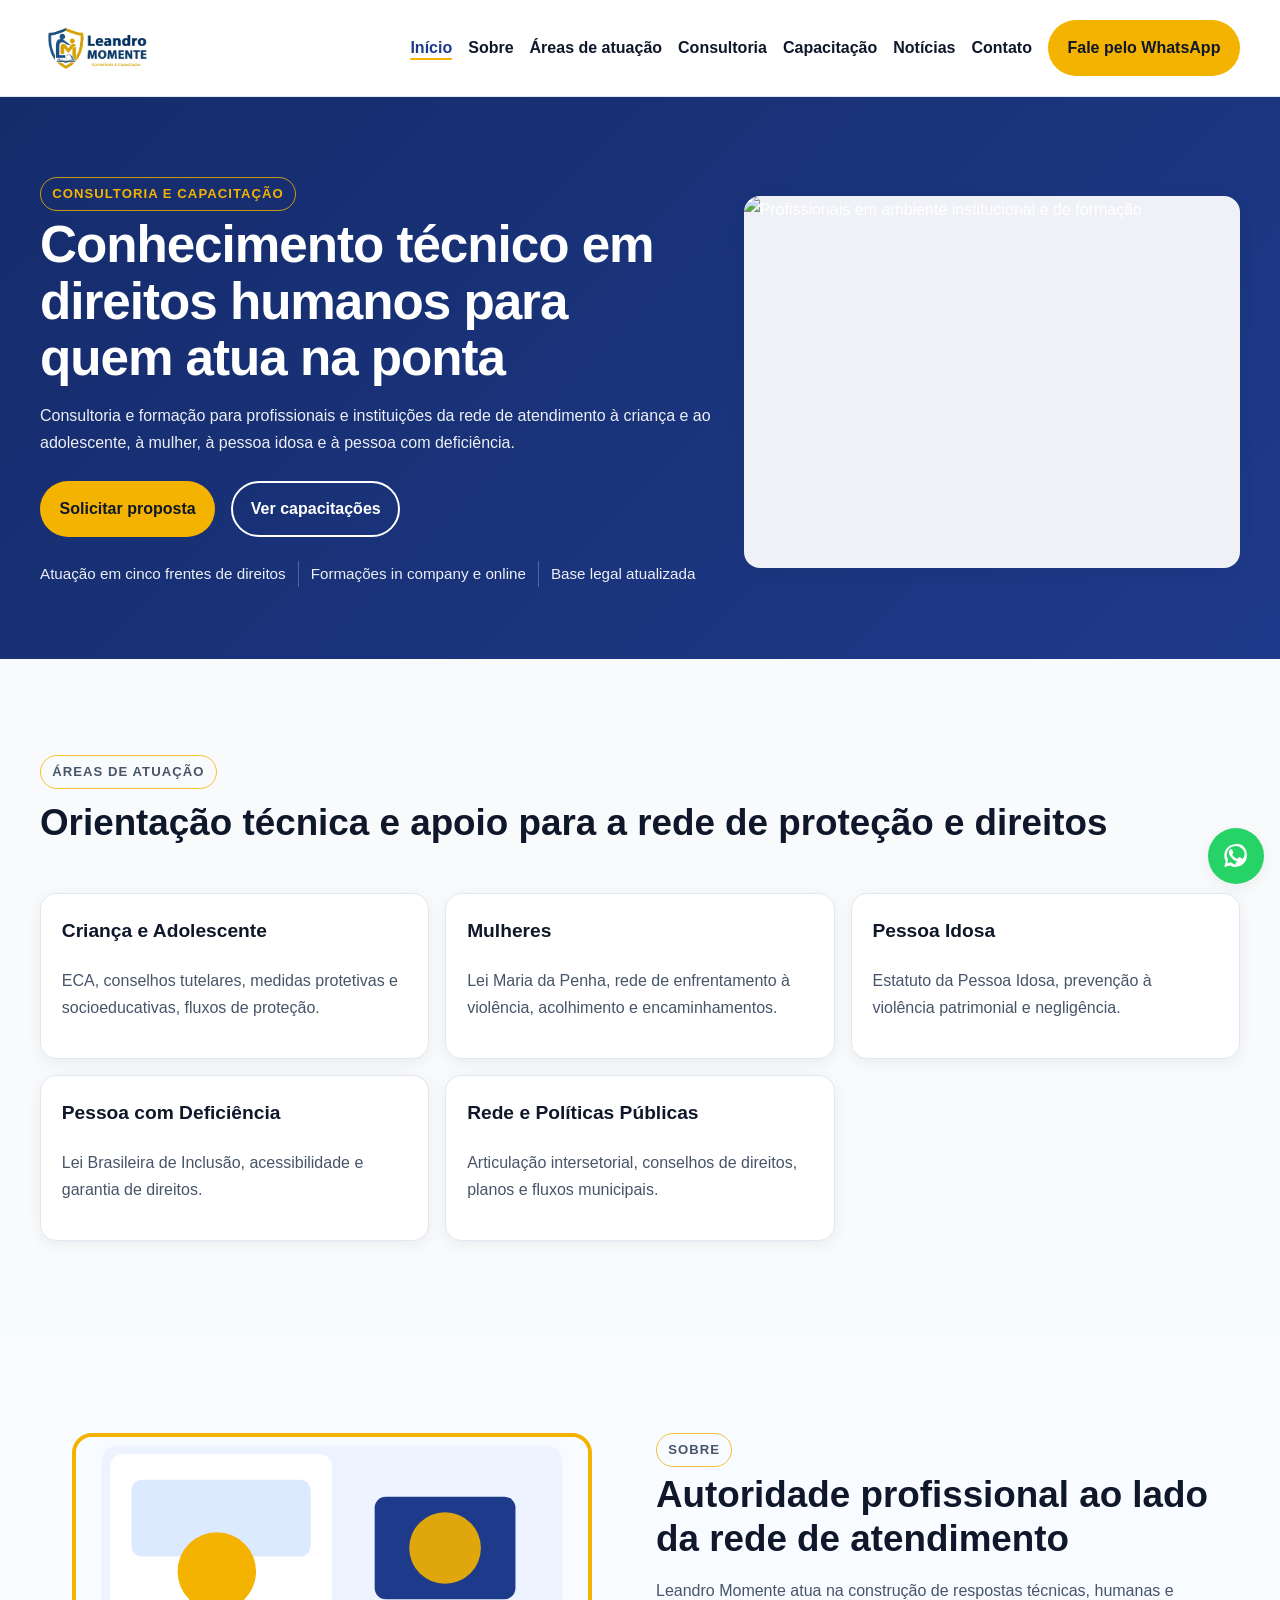
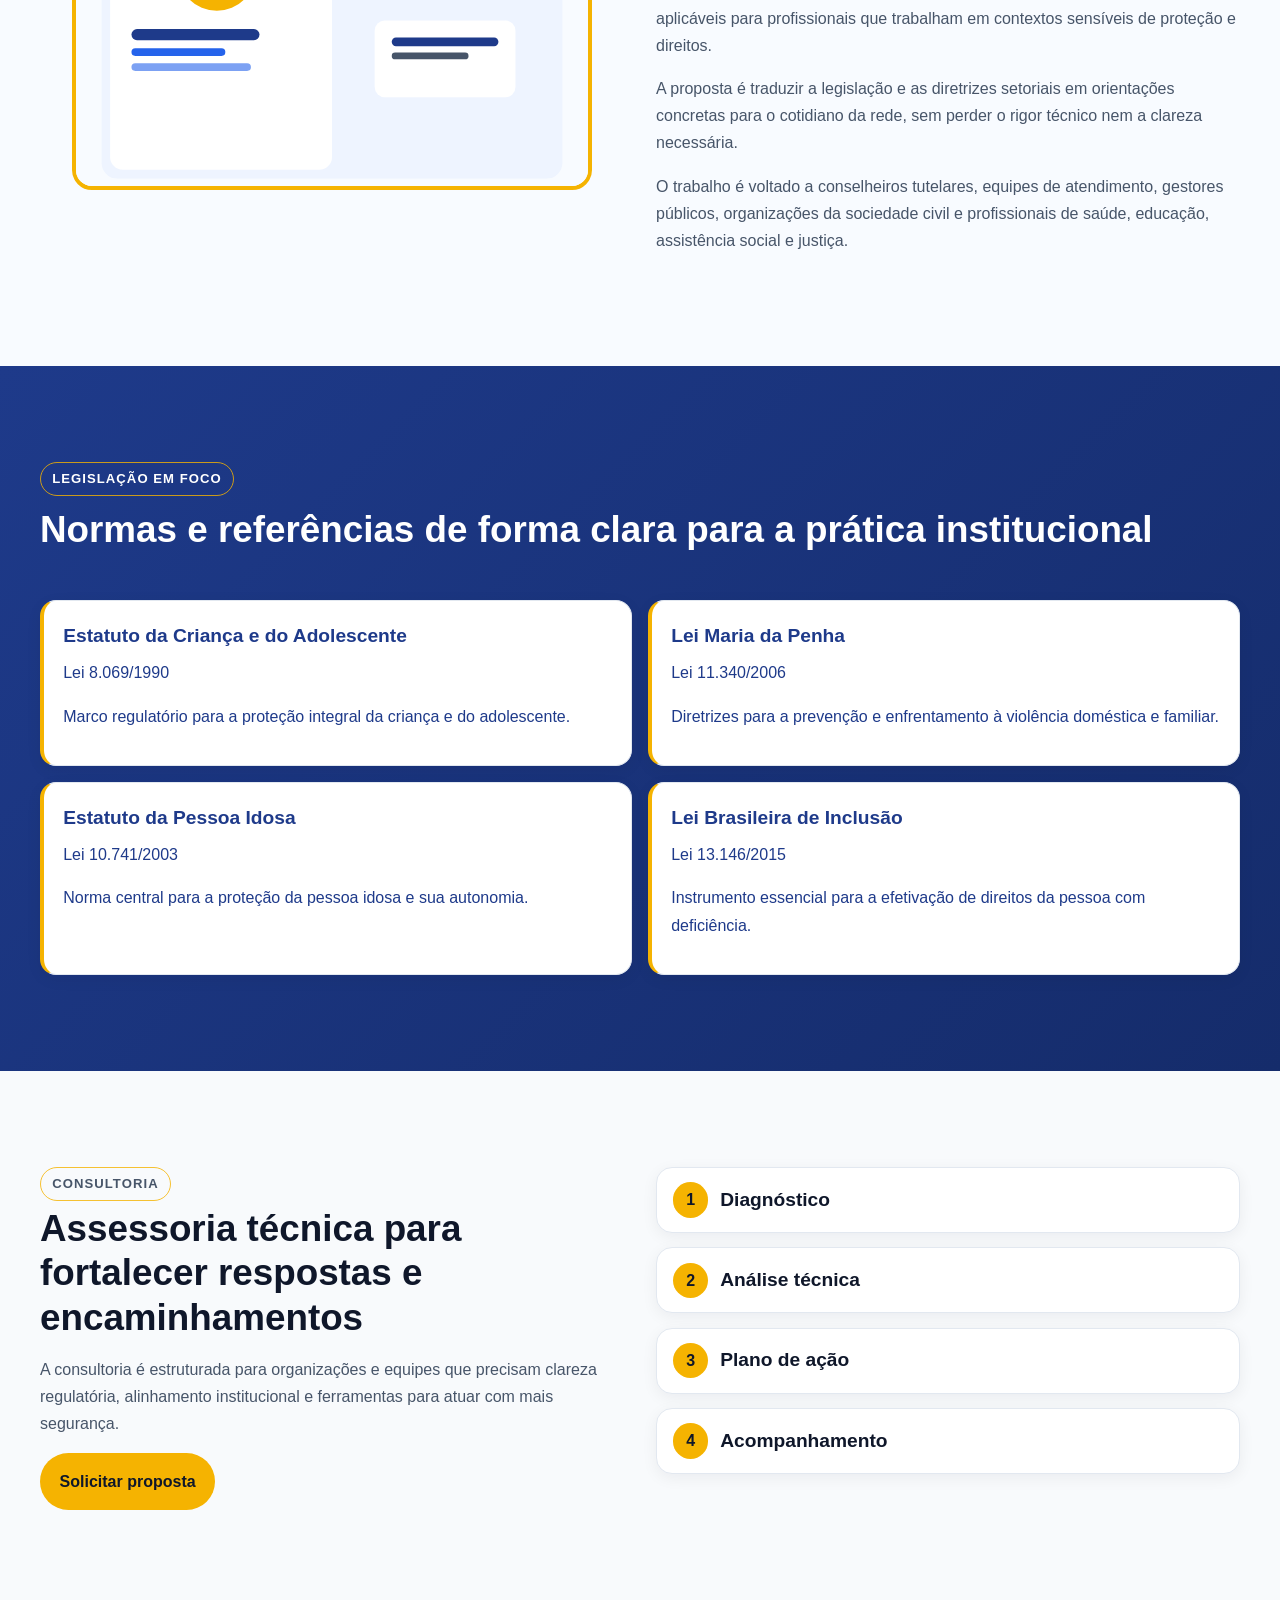
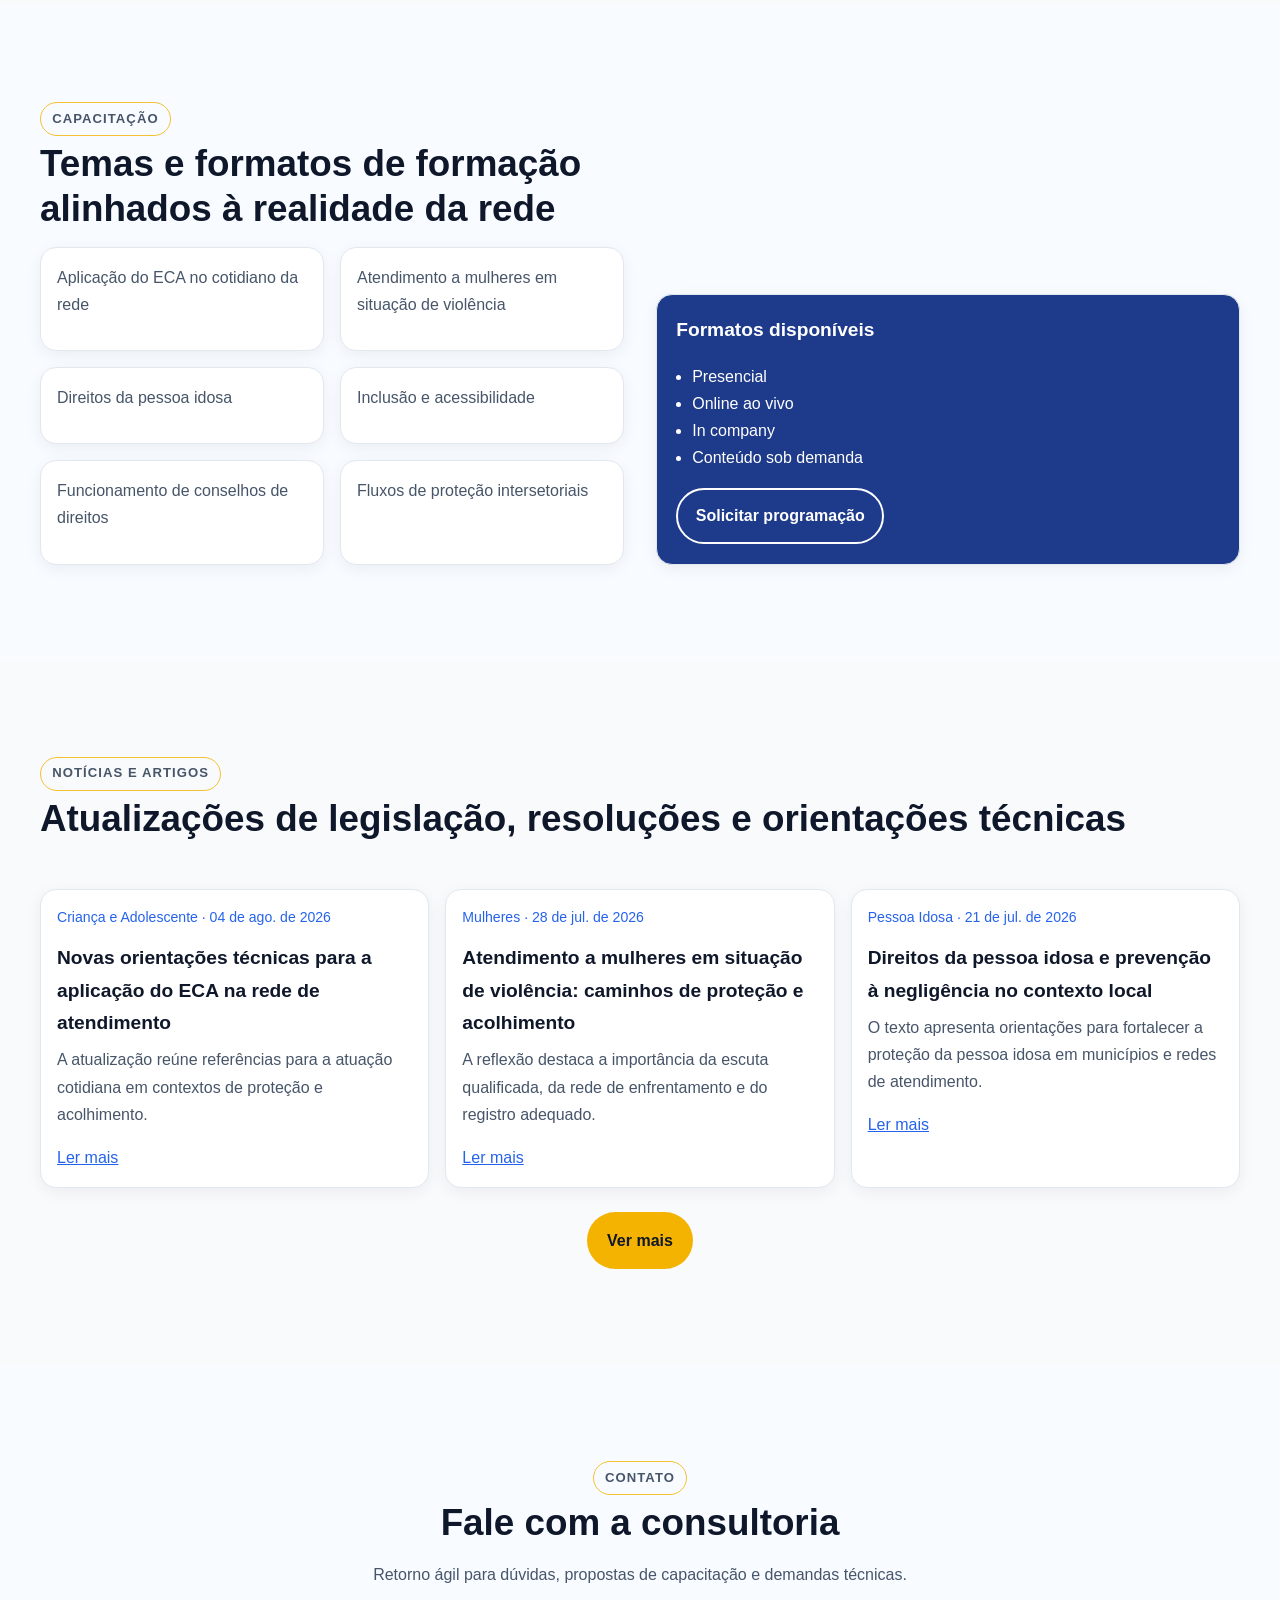
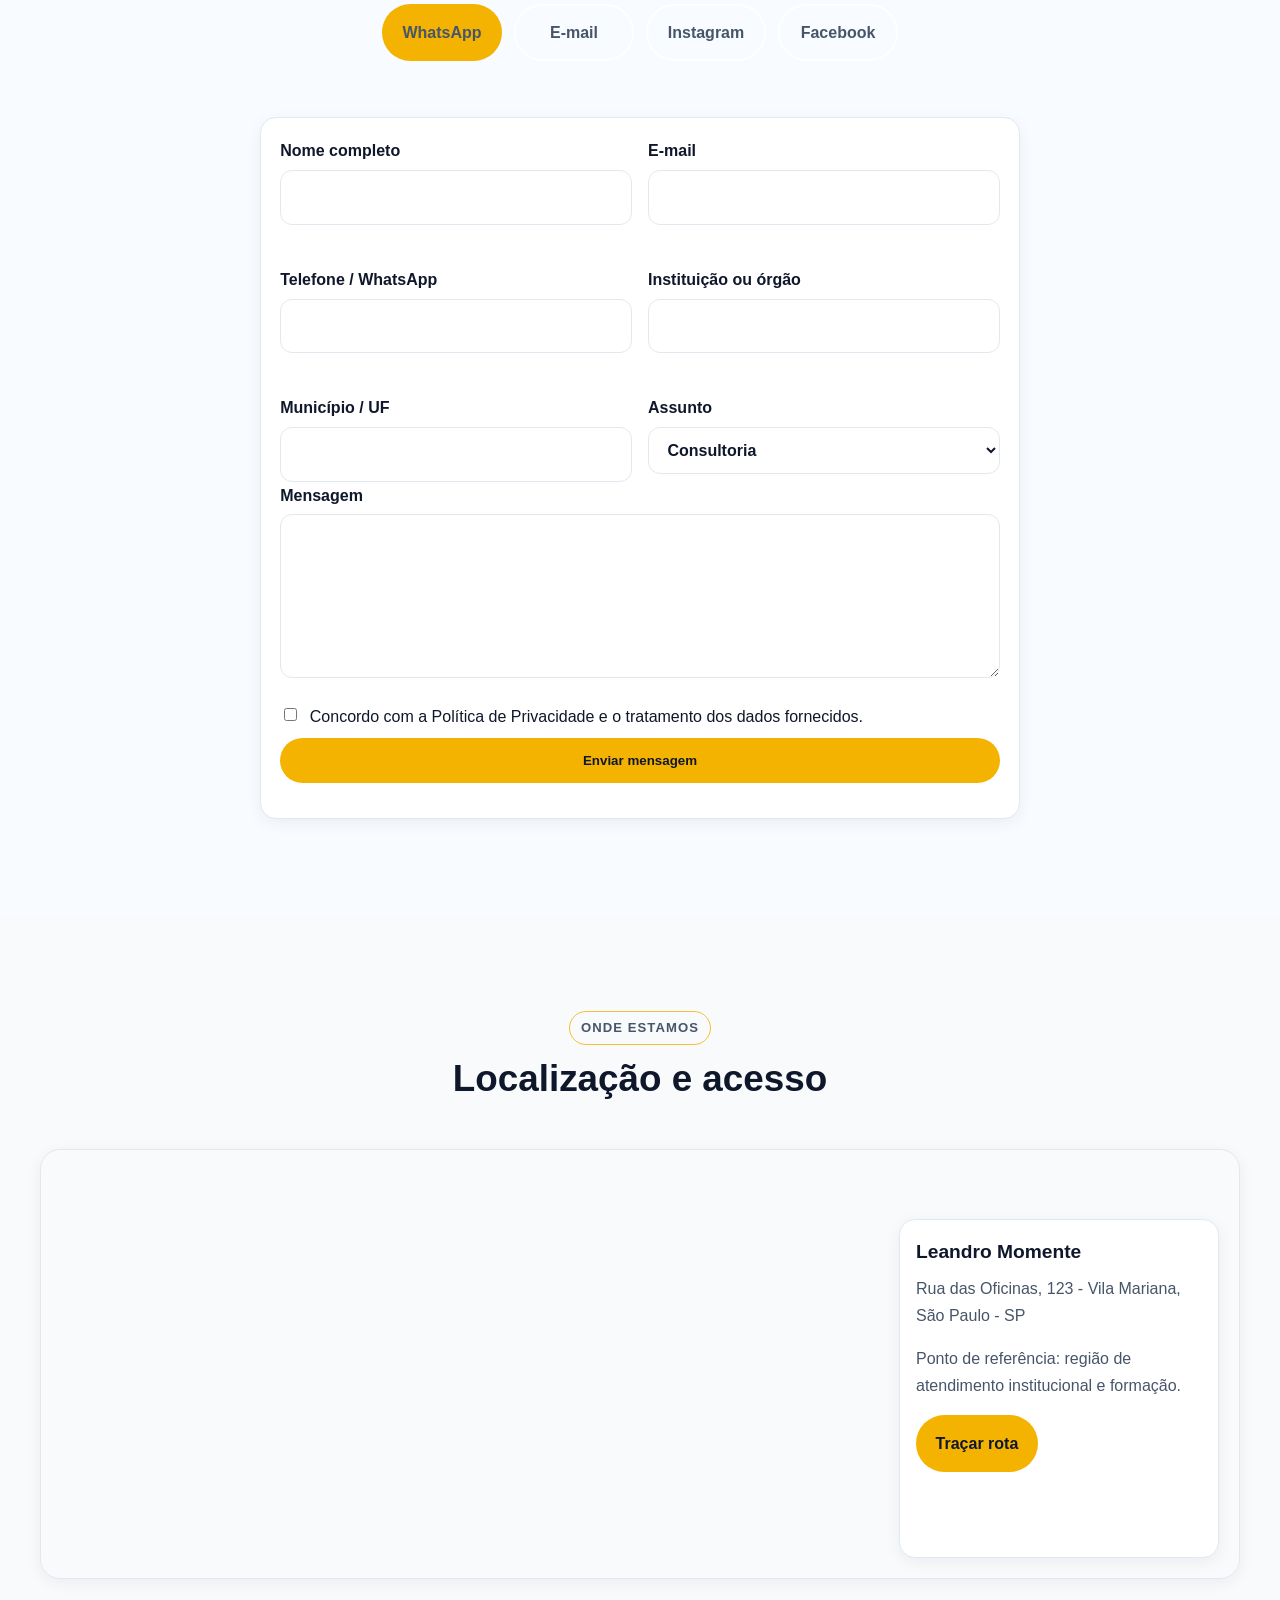
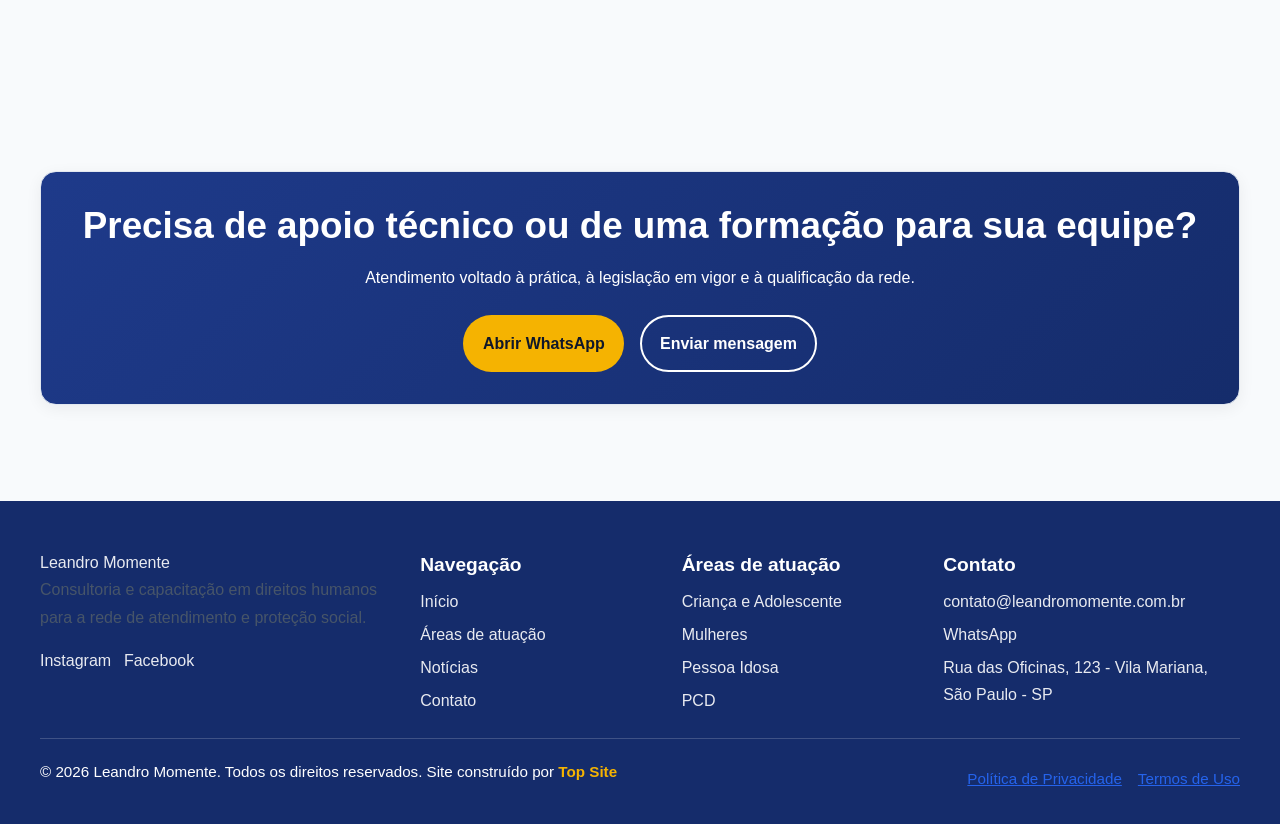
==== index.html @ 28a74ec8 "front-end" ====
<!DOCTYPE html>
<html lang="pt-BR">

<head>
  <meta charset="UTF-8" />
  <meta name="viewport" content="width=device-width, initial-scale=1.0" />
  <meta name="description"
    content="Leandro Momente oferece consultoria e capacitação em direitos humanos para a rede de atendimento e proteção social." />
  <title>Leandro Momente | Consultoria e Capacitação em Direitos Humanos</title>
  <link rel="stylesheet" href="styles.css" />
</head>

<body data-page="home">
  <a class="skip-link" href="#conteudo-principal">Pular para o conteúdo</a>

  <header class="site-header">
    <div class="container nav-bar">
      <a class="brand" href="#topo" aria-label="Leandro Momente">
        <img src="assets/images/leandromomentelogo.png" alt="Logo Leandro Momente" />
      </a>
      <button class="menu-toggle" type="button" aria-expanded="false" aria-controls="site-nav">
        Menu
      </button>
      <nav class="site-nav" id="site-nav" aria-label="Navegação principal">
        <ul class="nav-list">
          <li><a href="#topo" class="active">Início</a></li>
          <li><a href="#sobre">Sobre</a></li>
          <li><a href="#atuacao">Áreas de atuação</a></li>
          <li><a href="#consultoria">Consultoria</a></li>
          <li><a href="#capacitacao">Capacitação</a></li>
          <li><a href="noticias.html">Notícias</a></li>
          <li><a href="#contato">Contato</a></li>
        </ul>
      </nav>
      <a class="button button-primary header-cta" data-whatsapp-link href="#">Fale
        pelo WhatsApp</a>
    </div>
  </header>

  <main id="conteudo-principal">
    <section class="hero" id="topo">
      <div class="container hero-grid">
        <div class="reveal">
          <p class="eyebrow" data-hero-eyebrow>Consultoria e Capacitação</p>
          <h1 data-hero-title>Conhecimento técnico em direitos humanos para quem atua na ponta</h1>
          <p class="hero-text" data-hero-subtitle>
            Consultoria e formação para profissionais e instituições da rede de atendimento à criança e ao adolescente,
            à mulher, à pessoa idosa e à pessoa com deficiência.
          </p>
          <div class="hero-actions">
            <a class="button button-primary" href="#contato">Solicitar proposta</a>
            <a class="button button-secondary" href="#capacitacao">Ver capacitações</a>
          </div>
          <div class="credibility-strip" aria-label="Indicadores de credibilidade">
            <span>Atuação em cinco frentes de direitos</span>
            <span>Formações in company e online</span>
            <span>Base legal atualizada</span>
          </div>
        </div>
        <div class="hero-visual reveal">
          <div class="hero-card">
            <img src="assets/images/banner.jpg" alt="Profissionais em ambiente institucional e de formação" />
          </div>
        </div>
      </div>
    </section>

    <section class="section" id="atuacao">
      <div class="container">
        <div class="section-heading reveal">
          <p class="eyebrow">Áreas de atuação</p>
          <h2>Orientação técnica e apoio para a rede de proteção e direitos</h2>
        </div>
        <div class="cards-grid" id="areas-list"></div>
      </div>
    </section>

    <section class="section section-alt" id="sobre">
      <div class="container about-grid">
        <div class="reveal">
          <img class="about-photo" src="assets/hero-placeholder.svg" alt="Leandro Momente em atuação profissional" />
        </div>
        <div class="reveal about-copy">
          <p class="eyebrow">Sobre</p>
          <h2>Autoridade profissional ao lado da rede de atendimento</h2>
          <p>
            Leandro Momente atua na construção de respostas técnicas, humanas e aplicáveis para profissionais que
            trabalham em contextos sensíveis de proteção e direitos.
          </p>
          <p>
            A proposta é traduzir a legislação e as diretrizes setoriais em orientações concretas para o cotidiano da
            rede, sem perder o rigor técnico nem a clareza necessária.
          </p>
          <p>
            O trabalho é voltado a conselheiros tutelares, equipes de atendimento, gestores públicos, organizações da
            sociedade civil e profissionais de saúde, educação, assistência social e justiça.
          </p>
        </div>
      </div>
    </section>

    <section class="section section-blue" id="legislacao">
      <div class="container">
        <div class="section-heading reveal">
          <p class="eyebrow">Legislação em foco</p>
          <h2>Normas e referências de forma clara para a prática institucional</h2>
        </div>
        <div class="legislation-grid" id="legislation-list"></div>
      </div>
    </section>

    <section class="section" id="consultoria">
      <div class="container consultoria-grid">
        <div class="reveal">
          <p class="eyebrow">Consultoria</p>
          <h2>Assessoria técnica para fortalecer respostas e encaminhamentos</h2>
          <p>
            A consultoria é estruturada para organizações e equipes que precisam clareza regulatória, alinhamento
            institucional e ferramentas para atuar com mais segurança.
          </p>
          <a class="button button-primary" href="#contato">Solicitar proposta</a>
        </div>
        <div class="timeline reveal" aria-label="Processo de consultoria em quatro etapas">
          <div class="timeline-step">
            <span class="step-number">1</span>
            <h3>Diagnóstico</h3>
          </div>
          <div class="timeline-step">
            <span class="step-number">2</span>
            <h3>Análise técnica</h3>
          </div>
          <div class="timeline-step">
            <span class="step-number">3</span>
            <h3>Plano de ação</h3>
          </div>
          <div class="timeline-step">
            <span class="step-number">4</span>
            <h3>Acompanhamento</h3>
          </div>
        </div>
      </div>
    </section>

    <section class="section section-alt" id="capacitacao">
      <div class="container capacitacao-grid">
        <div class="reveal">
          <p class="eyebrow">Capacitação</p>
          <h2>Temas e formatos de formação alinhados à realidade da rede</h2>
          <div class="topics-grid" id="topics-list"></div>
        </div>
        <div class="formats-card reveal">
          <h3 class="formats-title">Formatos disponíveis</h3>
          <ul>
            <li>Presencial</li>
            <li>Online ao vivo</li>
            <li>In company</li>
            <li>Conteúdo sob demanda</li>
          </ul>
          <a class="button button-secondary" href="#contato">Solicitar programação</a>
        </div>
      </div>
    </section>

    <section class="section" id="noticias">
      <div class="container">
        <div class="section-heading reveal">
          <div>
            <p class="eyebrow">Notícias e artigos</p>
            <h2>Atualizações de legislação, resoluções e orientações técnicas</h2>
          </div>
        </div>
        <div class="news-preview-grid" id="news-preview"></div>
        <div class="news-actions reveal">
          <a class="button button-primary" href="noticias.html">Ver mais</a>
        </div>
      </div>
    </section>

    <section class="section section-alt" id="contato">
      <div class="container contact-grid">
        <div class="contact-intro reveal">
          <p class="eyebrow">Contato</p>
          <h2>Fale com a consultoria</h2>
          <p>Retorno ágil para dúvidas, propostas de capacitação e demandas técnicas.</p>
          <div class="contact-links">
            <a class="button button-primary" href="https://wa.me/5511999999999" target="_blank"
              rel="noreferrer">WhatsApp</a>
            <a class="button button-secondary" href="mailto:contato@leandromomente.com.br">E-mail</a>
            <a class="button button-secondary" href="https://instagram.com/" target="_blank"
              rel="noreferrer">Instagram</a>
            <a class="button button-secondary" href="https://facebook.com/" target="_blank"
              rel="noreferrer">Facebook</a>
          </div>
        </div>

        <form class="contact-form reveal" id="contact-form" novalidate>
          <div class="form-grid">
            <label>
              Nome completo
              <input type="text" name="name" required />
              <span class="error-message" data-error-for="name"></span>
            </label>
            <label>
              E-mail
              <input type="email" name="email" required />
              <span class="error-message" data-error-for="email"></span>
            </label>
            <label>
              Telefone / WhatsApp
              <input type="tel" name="phone" required inputmode="tel" />
              <span class="error-message" data-error-for="phone"></span>
            </label>
            <label>
              Instituição ou órgão
              <input type="text" name="institution" />
            </label>
            <label>
              Município / UF
              <input type="text" name="city" />
            </label>
            <label>
              Assunto
              <select name="subject">
                <option>Consultoria</option>
                <option>Capacitação</option>
                <option>Dúvida sobre legislação</option>
                <option>Parceria</option>
                <option>Outro</option>
              </select>
            </label>
          </div>
          <label>
            Mensagem
            <textarea name="message" rows="5" required></textarea>
            <span class="error-message" data-error-for="message"></span>
          </label>
          <label class="checkbox-row">
            <input type="checkbox" name="consent" required />
            <span>Concordo com a Política de Privacidade e o tratamento dos dados fornecidos.</span>
          </label>
          <span class="error-message" data-error-for="consent"></span>
          <button class="button button-primary full-width" type="submit">Enviar mensagem</button>
          <p class="form-status" id="form-status" aria-live="polite"></p>
        </form>
      </div>
    </section>

    <section class="section map-section">
      <div class="container">
        <div class="section-heading reveal center">
          <p class="eyebrow">Onde estamos</p>
          <h2>Localização e acesso</h2>
        </div>
        <div class="map-shell reveal">
          <iframe title="Mapa de localização de Leandro Momente"
            src="https://www.google.com/maps?q=Rua%20das%20Oficinas%20123%20S%C3%A3o%20Paulo&output=embed"
            loading="lazy" referrerpolicy="no-referrer-when-downgrade"></iframe>
          <div class="map-card">
            <h3>Leandro Momente</h3>
            <p data-address>Rua das Oficinas, 123 - Vila Mariana, São Paulo - SP</p>
            <p>Ponto de referência: região de atendimento institucional e formação.</p>
            <div class="map-actions">
              <a class="button button-primary"
                href="https://www.google.com/maps/search/?api=1&query=Rua%20das%20Oficinas%20123%20S%C3%A3o%20Paulo"
                target="_blank" rel="noreferrer">Traçar rota</a>
              <a class="button button-secondary" href="https://wa.me/5511999999999" target="_blank"
                rel="noreferrer">Falar no WhatsApp</a>
            </div>
          </div>
        </div>
      </div>
    </section>

    <section class="section final-cta">
      <div class="container final-cta-card reveal">
        <h2>Precisa de apoio técnico ou de uma formação para sua equipe?</h2>
        <p>Atendimento voltado à prática, à legislação em vigor e à qualificação da rede.</p>
        <div class="hero-actions">
          <a class="button button-primary" href="https://wa.me/5511999999999">Abrir WhatsApp</a>
          <a class="button button-secondary" href="#contato">Enviar mensagem</a>
        </div>
      </div>
    </section>
  </main>

  <footer class="site-footer">
    <div class="container footer-grid">
      <div>
        <a class="brand footer-brand" href="#topo">Leandro Momente</a>
        <p>Consultoria e capacitação em direitos humanos para a rede de atendimento e proteção social.</p>
        <div class="social-links">
          <a href="https://instagram.com" target="_blank" rel="noreferrer">Instagram</a>
          <a href="https://facebook.com" target="_blank" rel="noreferrer">Facebook</a>
        </div>
      </div>
      <div>
        <h3>Navegação</h3>
        <ul>
          <li><a href="#topo">Início</a></li>
          <li><a href="#atuacao">Áreas de atuação</a></li>
          <li><a href="noticias.html">Notícias</a></li>
          <li><a href="#contato">Contato</a></li>
        </ul>
      </div>
      <div>
        <h3>Áreas de atuação</h3>
        <ul>
          <li><a href="#atuacao">Criança e Adolescente</a></li>
          <li><a href="#atuacao">Mulheres</a></li>
          <li><a href="#atuacao">Pessoa Idosa</a></li>
          <li><a href="#atuacao">PCD</a></li>
        </ul>
      </div>
      <div>
        <h3>Contato</h3>
        <ul>
          <li><a href="#" data-email-link>contato@leandromomente.com.br</a></li>
          <li><a href="#" data-whatsapp-link>WhatsApp</a></li>
          <li><span data-address>Rua das Oficinas, 123</span></li>
        </ul>
      </div>
    </div>
    <div class="container footer-bottom">
      <p>© <span id="year"></span> Leandro Momente. Todos os direitos reservados. Site construído por <a
          class="footer-highlight" href="https://instagram.com/topsitebr" target="_blank" rel="noreferrer">Top Site</a>
      </p>
      <div class="footer-links">
        <a href="#">Política de Privacidade</a>
        <a href="#">Termos de Uso</a>
      </div>
    </div>
  </footer>

  <a class="floating-whatsapp" data-whatsapp-link href="#" aria-label="Abrir WhatsApp" target="_blank" rel="noreferrer">
    <svg viewBox="0 0 24 24" aria-hidden="true" focusable="false">
      <path fill="currentColor"
        d="M17.472 14.382c-.297-.149-1.758-.867-2.03-.967-.272-.099-.47-.149-.669.149-.198.297-.768.967-.941 1.165-.173.198-.347.223-.644.074-.297-.149-1.255-.462-2.39-1.475-.883-.788-1.48-1.761-1.653-2.059-.173-.297-.018-.458.13-.606.134-.133.297-.347.446-.521.149-.174.198-.297.297-.495.099-.198.05-.372-.025-.521-.074-.149-.669-1.611-.917-2.208-.242-.579-.487-.5-.669-.51-.173-.008-.372-.01-.571-.01-.198 0-.521.074-.792.372-.272.297-1.04 1.016-1.04 2.479 0 1.462 1.065 2.875 1.213 3.073.149.198 2.099 3.2 5.079 4.489.709.305 1.262.488 1.694.625.71.226 1.357.195 1.868.118.57-.085 1.758-.719 2.006-1.414.248-.695.248-1.29.173-1.414-.074-.124-.272-.198-.57-.347Z" />
      <path fill="currentColor"
        d="M12.001 2.001A9.999 9.999 0 0 0 2.002 12c0 1.76.46 3.45 1.33 4.93L2 22l5.13-1.35A9.99 9.99 0 0 0 12 22a10 10 0 0 0 10-10C22 5.373 17.627 1 12.001 2.001Zm0 18.0A8.0 8.0 0 0 1 7.97 18.17l-.32-.19-3.05.8.81-2.97-.2-.31A8.0 8.0 0 1 1 20 10.0a7.95 7.95 0 0 1-7.999 8Z" />
    </svg>
  </a>

  <script src="config/site.js"></script>
  <script src="data/noticias.js"></script>
  <script src="script.js"></script>
</body>

</html>
---- styles.css ----
:root {
  --bg: #f8fafc;
  --surface: #ffffff;
  --primary: #1e3a8a;
  --primary-strong: #152c6b;
  --primary-bright: #2563eb;
  --accent: #f5b301;
  --accent-soft: #fef3c7;
  --text: #0f172a;
  --muted: #475569;
  --border: #e2e8f0;
  --shadow: 0 4px 16px rgba(15, 23, 42, 0.06);
}

* {
  box-sizing: border-box;
}

html {
  scroll-behavior: smooth;
}

body {
  margin: 0;
  font-family: Inter, "Segoe UI", Arial, sans-serif;
  color: var(--text);
  background: var(--bg);
  line-height: 1.7;
}

img {
  display: block;
  max-width: 100%;
  border-radius: 1rem;
}

a {
  color: var(--primary-bright);
}

a:hover,
a:focus-visible {
  color: var(--primary);
}

.skip-link {
  position: absolute;
  left: -9999px;
  top: 0;
}

.skip-link:focus {
  left: 1rem;
  top: 1rem;
  z-index: 1000;
  padding: 0.8rem 1rem;
  background: var(--surface);
  border: 2px solid var(--primary);
}

.container {
  width: min(1200px, calc(100% - 2rem));
  margin: 0 auto;
}

.site-header {
  position: sticky;
  top: 0;
  z-index: 50;
  background: rgba(255, 255, 255, 0.97);
  backdrop-filter: blur(8px);
  border-bottom: 1px solid var(--border);
}

.nav-bar {
  display: flex;
  align-items: center;
  justify-content: space-between;
  gap: 1rem;
  padding: 1rem 0;
}

.brand {
  display: inline-flex;
  align-items: center;
  text-decoration: none;
}

.brand img,
.footer-brand img {
  height: 64px;
  width: auto;
  object-fit: contain;
}

.site-header.scrolled {
  box-shadow: var(--shadow);
  border-color: transparent;
}

.site-nav {
  margin-left: auto;
}

.nav-list {
  display: flex;
  flex-wrap: wrap;
  gap: 1rem;
  list-style: none;
  margin: 0;
  padding: 0;
}

.nav-list li {
  position: relative;
}

.nav-list a {
  position: relative;
  text-decoration: none;
  font-weight: 600;
  color: var(--text);
  padding-bottom: 0.2rem;
}

.nav-list a.active {
  color: var(--primary);
}

.nav-list a.active::after {
  content: "";
  position: absolute;
  left: 0;
  bottom: 0;
  width: 100%;
  height: 2px;
  border-radius: 999px;
  background: var(--accent);
}

.button {
  display: inline-flex;
  align-items: center;
  justify-content: center;
  border-radius: 999px;
  padding: 0.8rem 1.1rem;
  font-weight: 700;
  text-decoration: none;
  border: 2px solid transparent;
  cursor: pointer;
}

.button-primary {
  background: var(--accent);
  color: var(--text);
}

.button-primary:hover,
.button-primary:focus-visible {
  background: #e0a101;
  color: var(--text);
}

.button-secondary {
  background: transparent;
  color: var(--surface);
  border-color: var(--surface);
}

.menu-toggle {
  display: none;
  border: none;
  background: var(--primary);
  color: var(--surface);
  padding: 0.7rem 0.9rem;
  border-radius: 999px;
  cursor: pointer;
}

.hero {
  padding: 5rem 0 4.5rem;
  background: linear-gradient(135deg, var(--primary-strong) 0%, var(--primary) 100%);
  color: var(--surface);
}

.hero-grid {
  display: grid;
  gap: 2rem;
  grid-template-columns: 1.15fr 0.85fr;
  align-items: center;
}

.eyebrow {
  display: inline-flex;
  align-items: center;
  margin: 0 0 0.4rem;
  padding: 0.3rem 0.7rem;
  border: 1px solid rgba(245, 179, 1, 0.8);
  border-radius: 999px;
  color: var(--accent);
  font-size: 0.82rem;
  font-weight: 700;
  letter-spacing: 0.08em;
  text-transform: uppercase;
}

h1,
h2,
h3,
p {
  margin-top: 0;
}

h1 {
  font-size: clamp(2.25rem, 4vw, 3.75rem);
  line-height: 1.1;
  margin-bottom: 1rem;
  letter-spacing: -0.02em;
}

h2 {
  font-size: clamp(1.6rem, 3vw, 2.3rem);
  line-height: 1.2;
  margin-bottom: 1rem;
}

h3 {
  font-size: 1.2rem;
  margin-bottom: 0.4rem;
}

.hero-text,
.section p,
.contact-links a,
.footer-grid p,
.footer-grid li,
.form-status,
.article-content p,
.article-content li,
.article-content blockquote {
  color: var(--muted);
}

.hero .hero-text {
  color: rgba(255, 255, 255, 0.92);
  max-width: 44rem;
}

.hero-actions {
  display: flex;
  flex-wrap: wrap;
  gap: 1rem;
  margin-top: 1.5rem;
}

.credibility-strip {
  display: flex;
  flex-wrap: wrap;
  gap: 0.75rem;
  margin-top: 1.5rem;
  font-size: 0.95rem;
  color: rgba(255, 255, 255, 0.92);
}

.credibility-strip span {
  padding-right: 0.75rem;
  border-right: 1px solid rgba(255, 255, 255, 0.25);
}

.credibility-strip span:last-child {
  border-right: none;
  padding-right: 0;
}

.hero-card {
  padding: 0;
  border-radius: 1.5rem;
  background: rgba(255, 255, 255, 0.93);
  box-shadow: var(--shadow);
  overflow: hidden;
  aspect-ratio: 4 / 3;
}

.hero-card img {
  width: 100%;
  height: 100%;
  object-fit: cover;
  display: block;
}

.section {
  padding: 96px 0;
}

.section-alt,
.section-blue {
  background: #f8fbff;
}

img,
.hero-card,
.about-photo,
.map-shell,
.news-card,
.card,
.legislation-card,
.topics-card,
.contact-form,
.map-card,
.article-card,
.article-sidebar,
.pillars article,
.timeline-step {
  border-radius: 1rem;
  overflow: hidden;
}

.section-blue {
  background: linear-gradient(135deg, var(--primary) 0%, var(--primary-strong) 100%);
  color: var(--surface);
}

.section-blue .eyebrow,
.section-blue p,
.section-blue h2,
.section-blue h3,
.section-blue a {
  color: var(--surface);
}

.section-blue .section-heading {
  align-items: flex-start;
}

.section-heading {
  display: flex;
  flex-direction: column;
  align-items: flex-start;
  gap: 0.35rem;
  margin-bottom: 2rem;
}

.section-heading.center {
  align-items: center;
  text-align: center;
}

.cards-grid,
.legislation-grid,
.news-preview-grid,
.topics-grid,
.form-grid {
  display: grid;
  gap: 1rem;
}

.cards-grid {
  grid-template-columns: repeat(3, minmax(0, 1fr));
}

.card,
.legislation-card,
.news-card,
.topics-card,
.formats-card,
.contact-form,
.map-card,
.final-cta-card,
.article-card,
.article-sidebar,
.pillars article,
.hours-card,
.timeline-step {
  background: var(--surface);
  border: 1px solid var(--border);
  border-radius: 1rem;
  box-shadow: var(--shadow);
}

.card {
  display: flex;
  flex-direction: column;
  gap: 0.8rem;
  padding: 1.3rem;
  transition: transform 180ms ease, border-color 180ms ease;
}

.card .small-link {
  margin-top: auto;
  align-self: flex-start;
}

.card:hover,
.card:focus-within,
.news-card:hover,
.news-card:focus-within {
  transform: translateY(-3px);
  border-color: var(--accent);
}

.card h3,
.news-card h3,
.legislation-card h3,
.article-card h3,
.article-sidebar h3,
.timeline-step h3,
.formats-card h3,
.hours-card h3,
.map-card h3,
.pillars h3 {
  color: var(--text);
}

.about-grid,
.consultoria-grid,
.capacitacao-grid,
.contact-grid,
.article-layout {
  display: grid;
  gap: 2rem;
}

.capacitacao-grid {
  grid-template-columns: 1fr 1fr;
  align-items: start;
}

.about-grid {
  grid-template-columns: 1fr 1fr;
  align-items: start;
}

.contact-grid {
  grid-template-columns: 1fr;
  justify-items: center;
  align-items: start;
}

.consultoria-grid {
  grid-template-columns: 1fr 1fr;
  align-items: start;
}


.about-photo {
  width: min(100%, 520px);
  aspect-ratio: 16 / 11;
  border-radius: 1.25rem;
  object-fit: cover;
  border: 4px solid var(--accent);
  margin: 0 auto;
}

.pillars {
  display: grid;
  gap: 0.8rem;
  margin-top: 1.25rem;
}

.pillars article {
  display: flex;
  align-items: center;
  justify-content: space-between;
  gap: 0.8rem;
  padding: 1rem;
}

.small-link {
  display: inline-flex;
  align-items: center;
  justify-content: center;
  padding: 0.45rem 0.75rem;
  border-radius: 999px;
  background: var(--accent-soft);
  color: var(--primary);
  font-size: 0.85rem;
  font-weight: 700;
  text-decoration: none;
}

.legislation-grid {
  grid-template-columns: repeat(2, minmax(0, 1fr));
}

.legislation-card {
  padding: 1.2rem;
  border-left: 4px solid var(--accent);
  color: var(--primary);
}

.legislation-card p,
.legislation-card h3,
.legislation-card .meta {
  color: var(--primary);
}

.timeline {
  display: grid;
  gap: 0.9rem;
}

.timeline-step {
  padding: 0.9rem 1rem;
  display: flex;
  align-items: center;
  gap: 0.75rem;
}

.timeline-step .step-number {
  flex-shrink: 0;
}

.timeline-step h3 {
  margin-bottom: 0;
}

.step-number {
  display: inline-flex;
  align-items: center;
  justify-content: center;
  width: 2.2rem;
  height: 2.2rem;
  border-radius: 999px;
  background: var(--accent);
  color: var(--text);
  font-weight: 700;
}

.topics-grid {
  grid-template-columns: repeat(2, minmax(0, 1fr));
}

.topics-card {
  padding: 1rem;
}

.formats-card {
  padding: 1.2rem;
  background: var(--primary);
  color: var(--surface);
  align-self: end;
  margin-top: 2.5rem;
}

.formats-card h3 {
  color: var(--surface);
}

.formats-title {
  color: var(--surface) !important;
}

.formats-card ul {
  padding-left: 1rem;
}

.news-preview-grid {
  grid-template-columns: repeat(3, minmax(0, 1fr));
}

.news-card {
  overflow: hidden;
  padding: 1rem;
}

.news-card .meta {
  color: var(--primary-bright);
  font-size: 0.88rem;
  margin-bottom: 0.75rem;
}

.news-actions {
  display: flex;
  justify-content: center;
  margin-top: 1.5rem;
}

.contact-form {
  padding: 1.2rem;
  max-width: 760px;
  width: 100%;
  margin: 0 auto;
}

.contact-intro {
  text-align: center;
  max-width: 760px;
  width: 100%;
  margin: 0 auto 1.5rem;
}

.contact-links {
  display: flex;
  flex-wrap: wrap;
  justify-content: center;
  gap: 0.75rem;
  margin: 1rem 0 0;
}

.contact-links .button {
  min-width: 120px;
}

.form-grid {
  display: grid;
  grid-template-columns: repeat(2, minmax(0, 1fr));
  gap: 1rem;
  align-items: start;
}

label {
  display: grid;
  gap: 0.35rem;
  font-weight: 600;
}

.form-grid>label {
  min-width: 0;
}

input,
textarea,
select {
  width: 100%;
  border: 1px solid var(--border);
  border-radius: 0.75rem;
  padding: 0.8rem 0.9rem;
  font: inherit;
  color: var(--text);
  background: var(--surface);
}

input:focus,
textarea:focus,
select:focus {
  outline: 2px solid var(--accent);
  outline-offset: 2px;
}

.checkbox-row {
  display: flex;
  gap: 0.6rem;
  align-items: start;
  font-weight: 500;
}

.checkbox-row input {
  width: auto;
  margin-top: 0.3rem;
}

.error-message {
  min-height: 1.2rem;
  font-size: 0.92rem;
  color: #b91c1c;
}

.full-width {
  width: 100%;
  margin-top: 0.5rem;
}

.form-status {
  margin-top: 0.8rem;
  font-weight: 600;
}

.hours-card {
  display: none;
}

.map-shell {
  position: relative;
  border-radius: 1.25rem;
  overflow: hidden;
  border: 1px solid var(--border);
  box-shadow: var(--shadow);
}

.map-shell iframe {
  width: 100%;
  min-height: 420px;
  border: 0;
}

.map-card {
  position: absolute;
  right: 1.25rem;
  bottom: 1.25rem;
  max-width: 320px;
  padding: 1rem;
}

.map-actions {
  display: flex;
  flex-wrap: wrap;
  gap: 0.75rem;
  margin-top: 0.8rem;
}

.final-cta-card {
  padding: 2rem;
  background: linear-gradient(135deg, var(--primary) 0%, var(--primary-strong) 100%);
  color: var(--surface);
  text-align: center;
}

.final-cta-card .hero-actions {
  justify-content: center;
  width: 100%;
}

.final-cta-card p,
.final-cta-card h2 {
  color: var(--surface);
}

.site-footer {
  background: var(--primary-strong);
  color: var(--surface);
  padding: 3rem 0 1.5rem;
}

.footer-grid {
  display: grid;
  grid-template-columns: 1.2fr 0.8fr 0.8fr 1fr;
  gap: 1.5rem;
}

.footer-grid h3 {
  color: var(--surface);
}

.footer-grid ul {
  list-style: none;
  padding: 0;
  margin: 0;
  display: grid;
  gap: 0.35rem;
}

.footer-grid a,
.footer-grid span {
  color: rgba(255, 255, 255, 0.9);
  text-decoration: none;
}

.social-links {
  display: flex;
  flex-wrap: wrap;
  gap: 0.8rem;
  margin-top: 0.8rem;
}

.footer-bottom {
  display: flex;
  justify-content: space-between;
  align-items: center;
  gap: 1rem;
  padding-top: 1.25rem;
  margin-top: 1.5rem;
  border-top: 1px solid rgba(255, 255, 255, 0.18);
  font-size: 0.95rem;
}

.footer-highlight {
  color: var(--accent);
  font-weight: 700;
  text-decoration: none;
}

.footer-links {
  display: flex;
  gap: 1rem;
}

.floating-whatsapp {
  position: fixed;
  right: 1rem;
  bottom: 1rem;
  width: 3.5rem;
  height: 3.5rem;
  border-radius: 50%;
  text-decoration: none;
  background: #25d366;
  color: var(--surface);
  box-shadow: var(--shadow);
  z-index: 80;
  display: inline-flex;
  align-items: center;
  justify-content: center;
  transition: transform 180ms ease, box-shadow 180ms ease;
}

.floating-whatsapp:hover,
.floating-whatsapp:focus-visible {
  transform: translateY(-2px);
  box-shadow: 0 8px 24px rgba(37, 211, 102, 0.28);
}

.floating-whatsapp svg {
  width: 1.7rem;
  height: 1.7rem;
}

.reveal {
  opacity: 0;
  transform: translateY(16px);
  transition: opacity 280ms ease, transform 280ms ease;
}

.reveal.is-visible {
  opacity: 1;
  transform: none;
}

.page-hero {
  padding: 4rem 0 2rem;
  background: linear-gradient(135deg, var(--primary) 0%, var(--primary-strong) 100%);
  color: var(--surface);
}

.page-hero h1 {
  max-width: 48rem;
}

.filters {
  display: flex;
  flex-wrap: wrap;
  gap: 0.75rem;
  margin-bottom: 1.5rem;
}

.filter-chip {
  border: 1px solid var(--border);
  background: var(--surface);
  color: var(--text);
  padding: 0.55rem 0.9rem;
  border-radius: 999px;
  cursor: pointer;
}

.filter-chip.active {
  background: var(--accent);
  border-color: var(--accent);
}

.news-list {
  display: grid;
  gap: 1rem;
}

.news-item {
  padding: 1rem 1.1rem;
  background: var(--surface);
  border: 1px solid var(--border);
  border-radius: 1rem;
  box-shadow: var(--shadow);
}

.news-item:hover {
  border-color: var(--accent);
}

.news-item a {
  color: var(--text);
  text-decoration: none;
}

.article-page {
  padding: 3rem 0 4rem;
}

.article-layout {
  grid-template-columns: 1.5fr 0.7fr;
}

.article-content,
.article-sidebar {
  padding: 1.4rem;
}

.article-content blockquote {
  border-left: 4px solid var(--accent);
  padding-left: 1rem;
  font-style: italic;
}

.article-content .highlight {
  background: #f8fbff;
  border: 1px solid var(--border);
  border-left: 4px solid var(--primary-bright);
  padding: 1rem;
  border-radius: 0.75rem;
}

.article-sidebar ul {
  list-style: none;
  padding: 0;
  margin: 0;
  display: grid;
  gap: 0.6rem;
}

.article-sidebar a {
  color: var(--text);
  text-decoration: none;
}

@media (max-width: 960px) {

  .hero-grid,
  .about-grid,
  .consultoria-grid,
  .contact-grid,
  .article-layout,
  .footer-grid,
  .news-preview-grid {
    grid-template-columns: 1fr;
  }


  .cards-grid,
  .legislation-grid,
  .topics-grid {
    grid-template-columns: 1fr 1fr;
  }
}

@media (max-width: 760px) {
  .menu-toggle {
    display: inline-flex;
    margin-left: auto;
  }

  .site-nav {
    display: none;
    width: 100%;
    position: absolute;
    left: 0;
    top: 100%;
    background: var(--primary);
    padding: 1rem;
  }

  .site-nav.open {
    display: block;
  }

  .nav-list {
    flex-direction: column;
  }

  .nav-list a {
    color: var(--surface);
  }

  .header-cta {
    display: none;
  }

  .cards-grid,
  .legislation-grid,
  .topics-grid,
  .form-grid {
    grid-template-columns: 1fr;
  }

  .capacitacao-grid {
    grid-template-columns: 1fr;
  }

  .formats-card {
    margin-top: 0.75rem;
    align-self: stretch;
  }

  .section {
    padding: 64px 0;
  }

  .map-card {
    position: static;
    max-width: none;
    margin: 1rem;
  }

  .footer-bottom {
    flex-direction: column;
    align-items: flex-start;
  }
}

@media (prefers-reduced-motion: reduce) {
  html {
    scroll-behavior: auto;
  }

  .reveal {
    opacity: 1;
    transform: none;
    transition: none;
  }
}
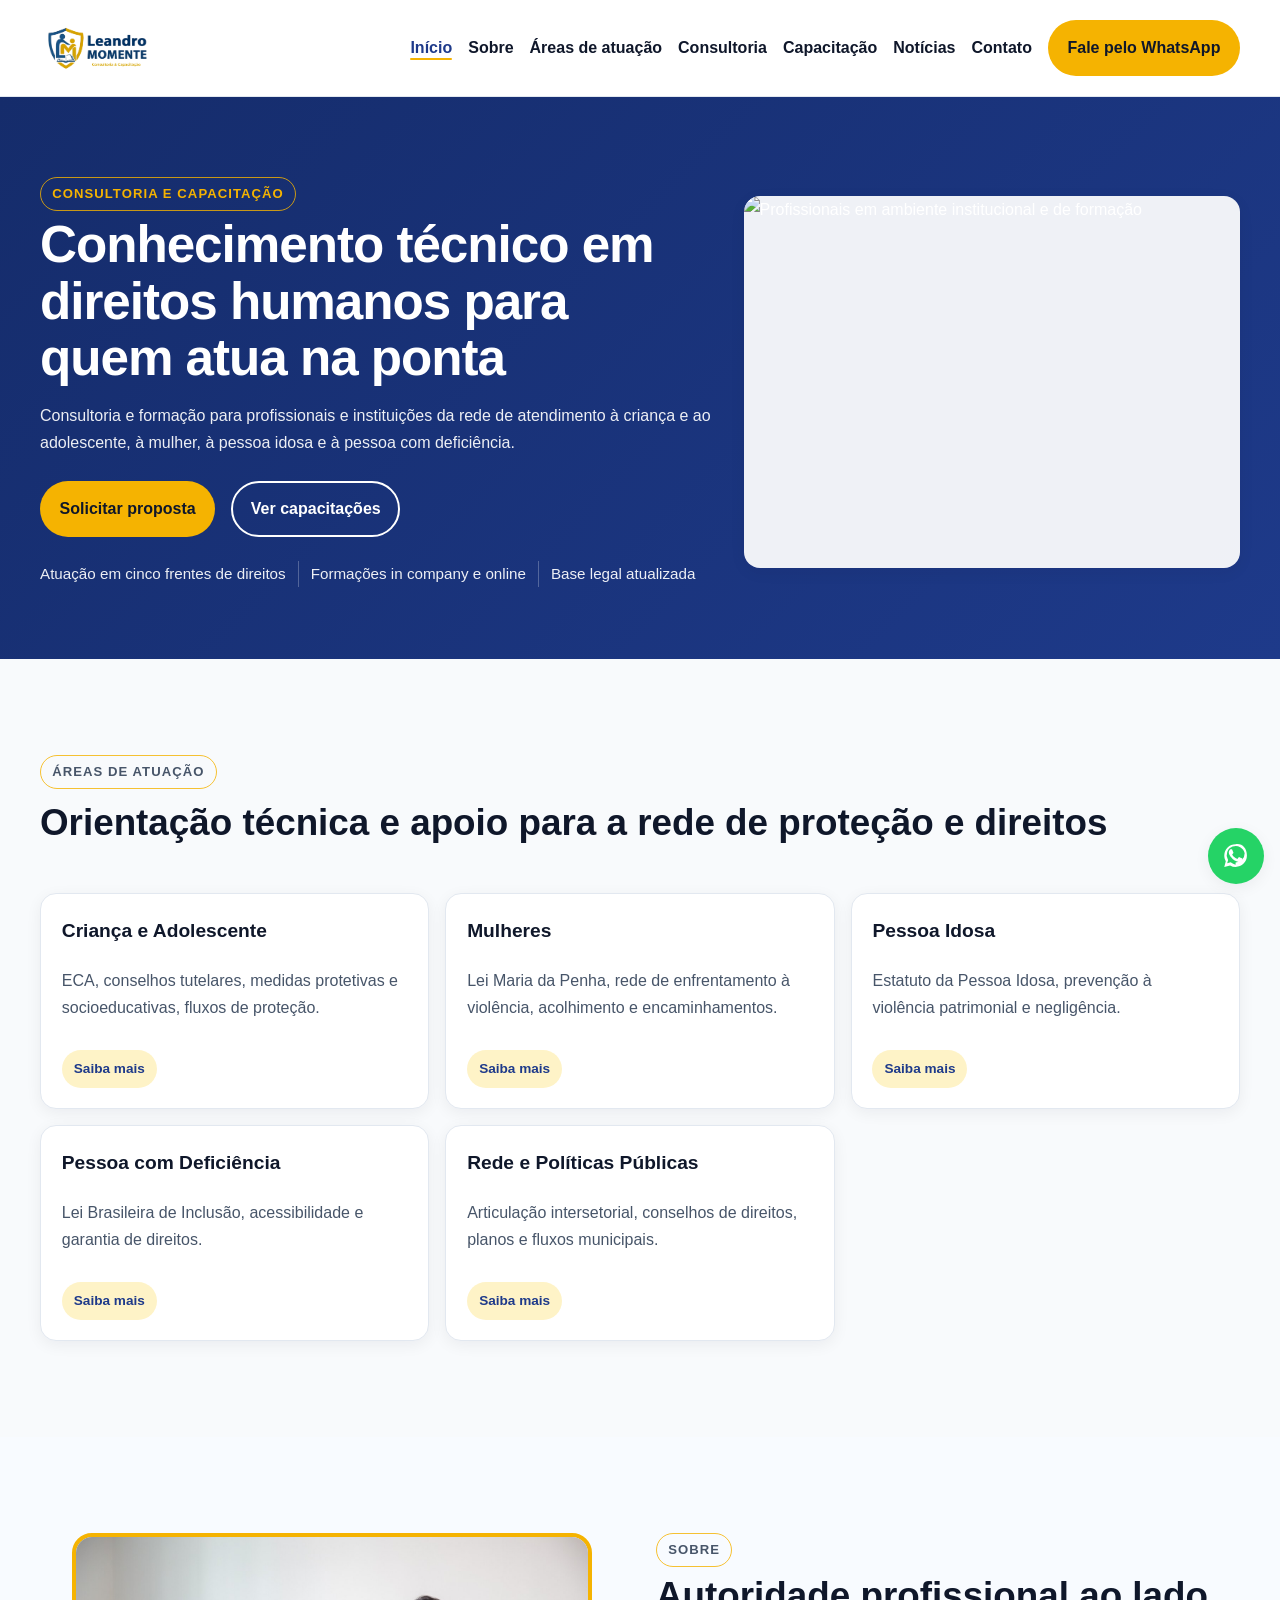
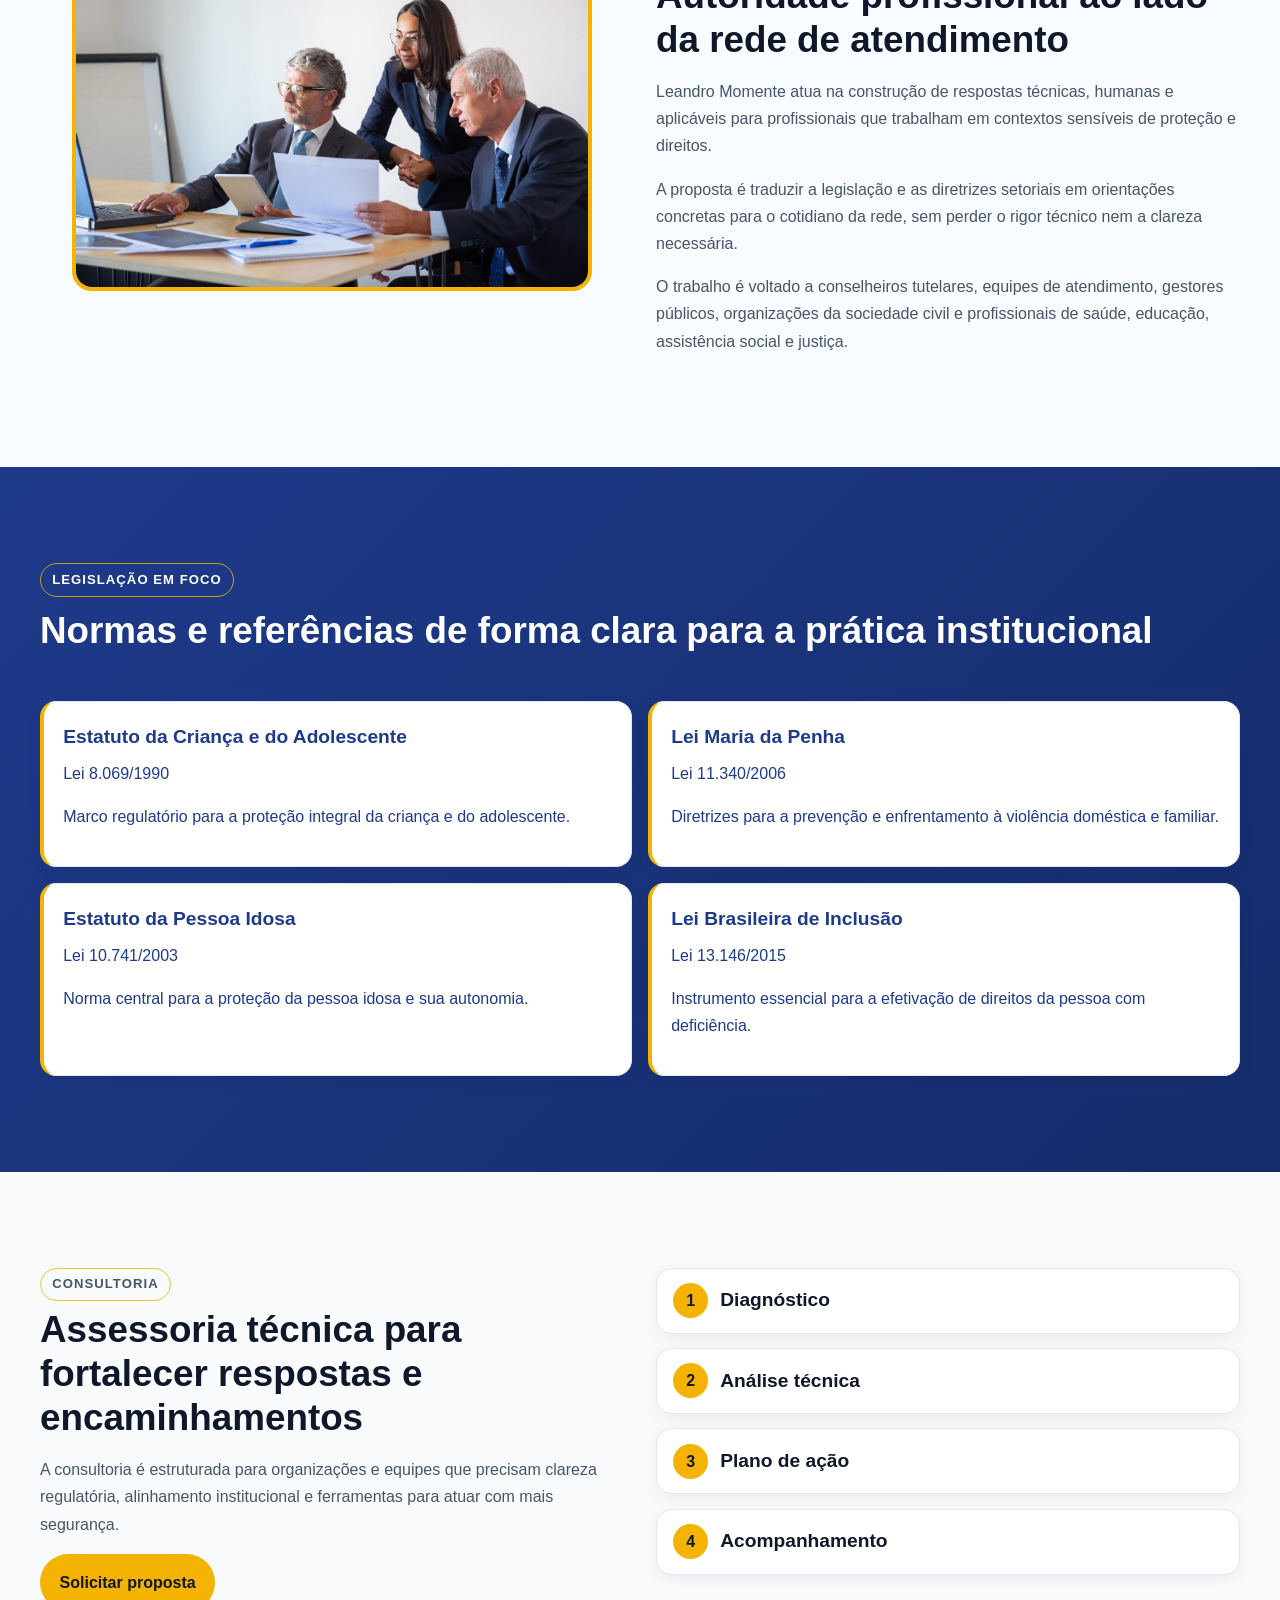
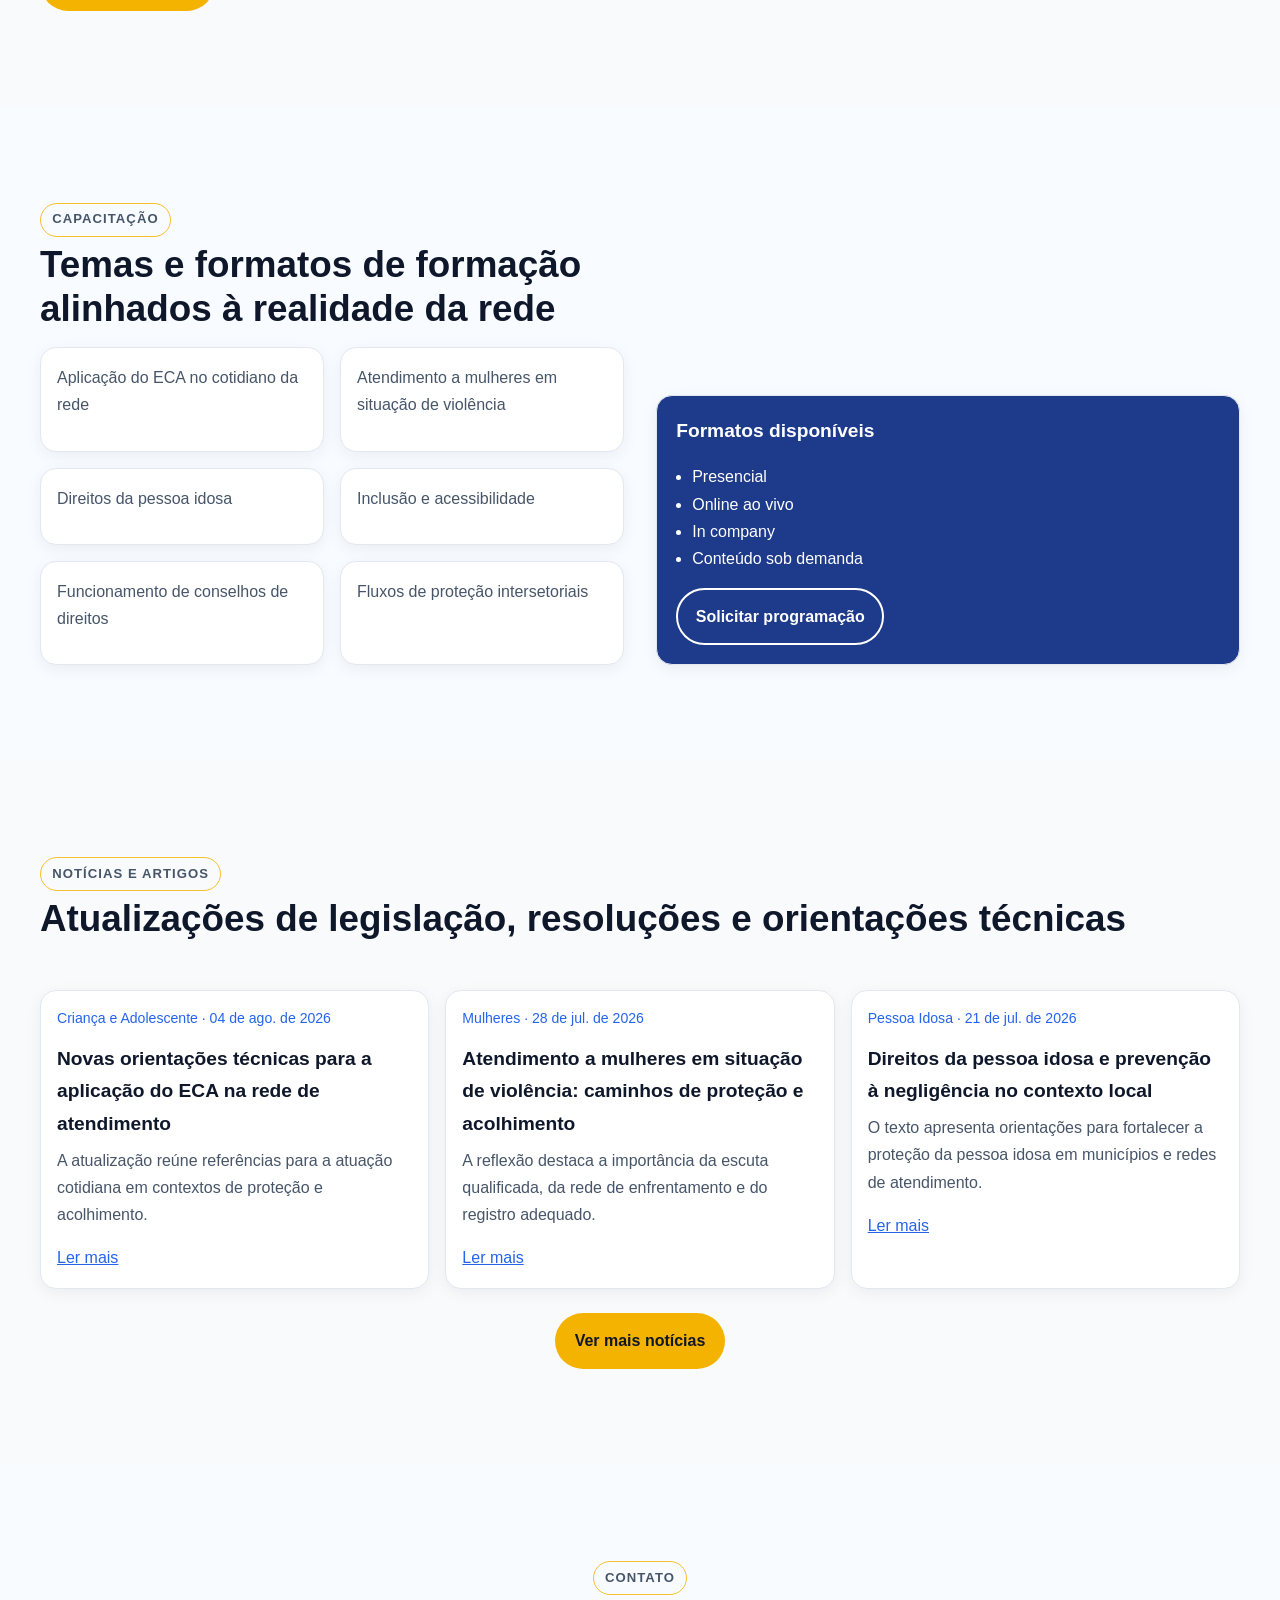
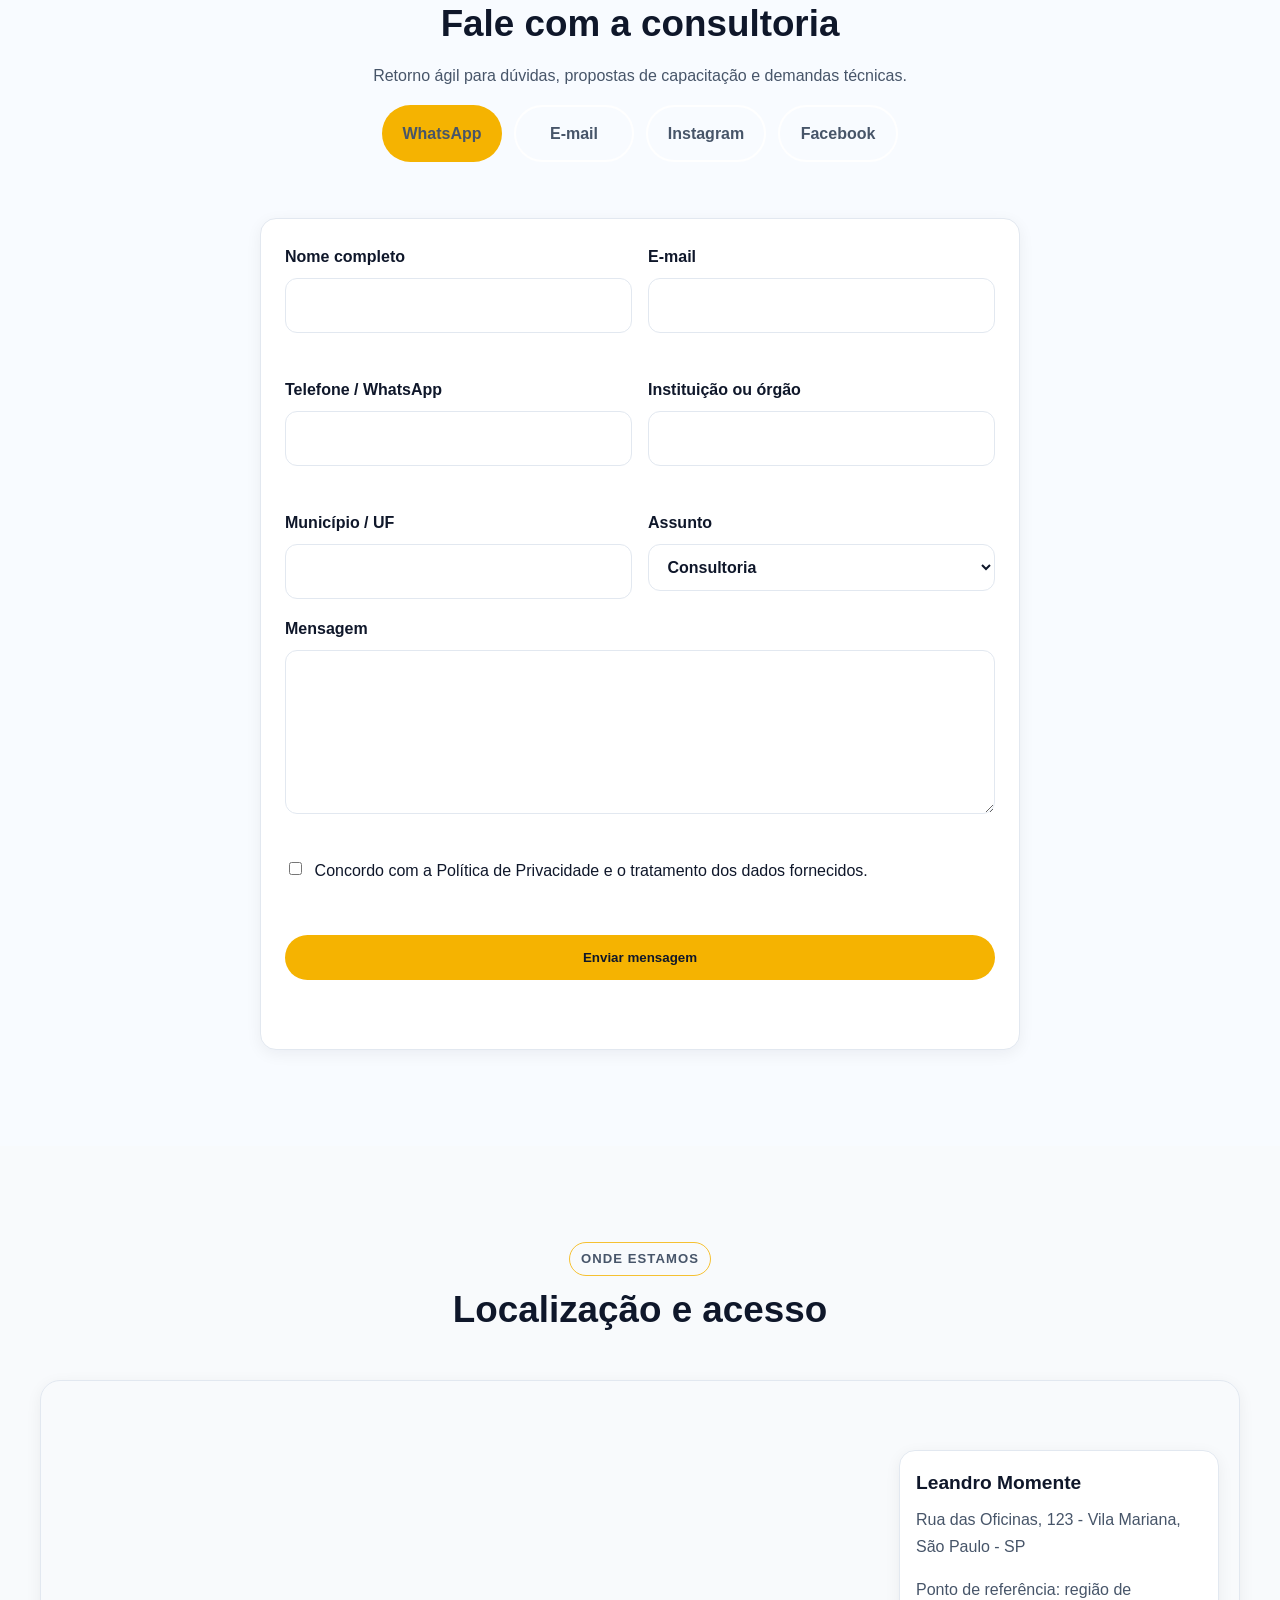
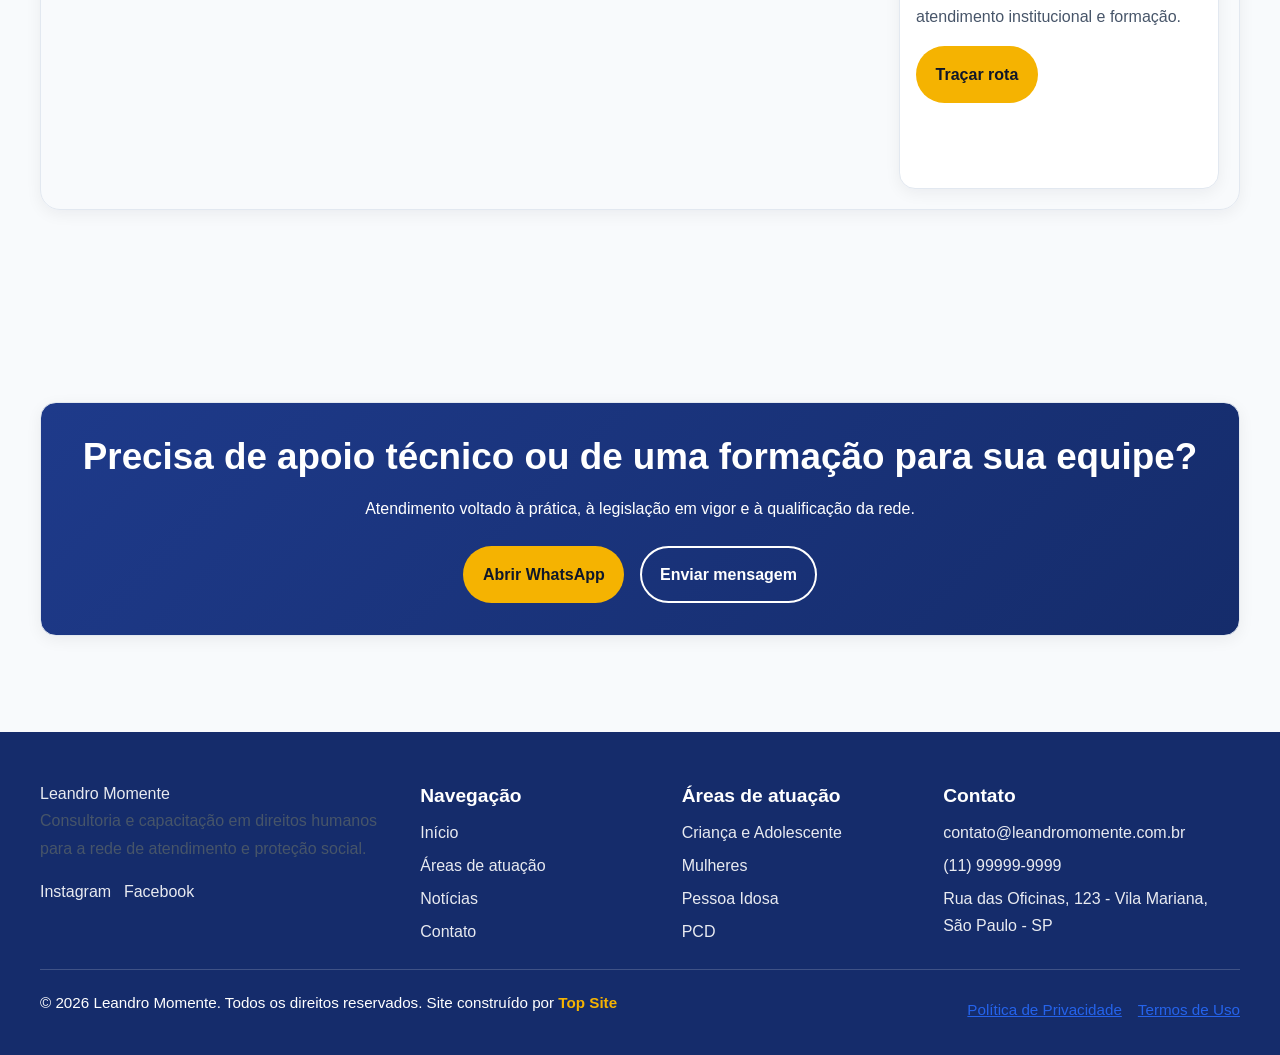
==== commit 54ce04fe: "feat: painel admin, Supabase, melhorias mobile e fix botão notícias - Adiciona painel administrativo" ====
--- a/index.html
+++ b/index.html
@@ -8,6 +8,8 @@
     content="Leandro Momente oferece consultoria e capacitação em direitos humanos para a rede de atendimento e proteção social." />
   <title>Leandro Momente | Consultoria e Capacitação em Direitos Humanos</title>
   <link rel="stylesheet" href="styles.css" />
+  <link rel="preload" as="image" href="assets/images/leandromomentelogo.png" />
+  <link rel="preload" as="image" href="assets/images/banner.jpg" />
 </head>
 
 <body data-page="home">
@@ -59,7 +61,7 @@
         </div>
         <div class="hero-visual reveal">
           <div class="hero-card">
-            <img src="assets/images/banner.jpg" alt="Profissionais em ambiente institucional e de formação" />
+            <img src="assets/images/banner.jpg" alt="Profissionais em ambiente institucional e de formação" fetchpriority="high" decoding="async" />
           </div>
         </div>
       </div>
@@ -78,7 +80,7 @@
     <section class="section section-alt" id="sobre">
       <div class="container about-grid">
         <div class="reveal">
-          <img class="about-photo" src="assets/hero-placeholder.svg" alt="Leandro Momente em atuação profissional" />
+          <img class="about-photo" src="assets/images/sobre.jpg" alt="Leandro Momente em atuação profissional" loading="lazy" />
         </div>
         <div class="reveal about-copy">
           <p class="eyebrow">Sobre</p>
@@ -171,7 +173,7 @@
         </div>
         <div class="news-preview-grid" id="news-preview"></div>
         <div class="news-actions reveal">
-          <a class="button button-primary" href="noticias.html">Ver mais</a>
+          <a class="button button-primary" href="noticias.html">Ver mais notícias</a>
         </div>
       </div>
     </section>
@@ -315,7 +317,7 @@
         <h3>Contato</h3>
         <ul>
           <li><a href="#" data-email-link>contato@leandromomente.com.br</a></li>
-          <li><a href="#" data-whatsapp-link>WhatsApp</a></li>
+          <li><a href="#" data-phone-link>(11) 99999-9999</a></li>
           <li><span data-address>Rua das Oficinas, 123</span></li>
         </ul>
       </div>
@@ -340,6 +342,7 @@
     </svg>
   </a>
 
+  <script src="https://cdn.jsdelivr.net/npm/@supabase/supabase-js@2/dist/umd/supabase.js"></script>
   <script src="config/site.js"></script>
   <script src="data/noticias.js"></script>
   <script src="script.js"></script>
--- a/styles.css
+++ b/styles.css
@@ -68,8 +68,18 @@
   top: 0;
   z-index: 50;
   background: rgba(255, 255, 255, 0.97);
+  border-bottom: 1px solid var(--border);
+}
+
+/* backdrop-filter no pseudo-elemento evita que o header vire
+   containing block para filhos position:fixed (ex: sidebar mobile) */
+.site-header::before {
+  content: "";
+  position: absolute;
+  inset: 0;
   backdrop-filter: blur(8px);
-  border-bottom: 1px solid var(--border);
+  z-index: -1;
+  pointer-events: none;
 }
 
 .nav-bar {
@@ -563,6 +573,24 @@
   padding: 1rem;
 }
 
+.news-card-img {
+  width: 100%;
+  aspect-ratio: 16 / 9;
+  object-fit: cover;
+  border-radius: .75rem;
+  margin-bottom: .5rem;
+  display: block;
+}
+
+.article-cover-img {
+  width: 100%;
+  aspect-ratio: 16 / 9;
+  object-fit: cover;
+  border-radius: 1rem;
+  margin-bottom: 1.5rem;
+  display: block;
+}
+
 .news-card .meta {
   color: var(--primary-bright);
   font-size: 0.88rem;
@@ -576,10 +604,12 @@
 }
 
 .contact-form {
-  padding: 1.2rem;
+  padding: 1.5rem;
   max-width: 760px;
   width: 100%;
   margin: 0 auto;
+  display: grid;
+  gap: 1rem;
 }
 
 .contact-intro {
@@ -610,7 +640,7 @@
 
 label {
   display: grid;
-  gap: 0.35rem;
+  gap: 0.5rem;
   font-weight: 600;
 }
 
@@ -657,7 +687,7 @@
 
 .full-width {
   width: 100%;
-  margin-top: 0.5rem;
+  margin-top: 0;
 }
 
 .form-status {
@@ -772,6 +802,26 @@
 .footer-links {
   display: flex;
   gap: 1rem;
+}
+
+.nav-close-btn {
+  display: none;
+}
+
+.nav-overlay {
+  position: fixed;
+  inset: 0;
+  background: rgba(15, 23, 42, 0.5);
+  z-index: 48;
+  cursor: pointer;
+  opacity: 0;
+  pointer-events: none;
+  transition: opacity 300ms ease;
+}
+
+.nav-overlay.open {
+  opacity: 1;
+  pointer-events: auto;
 }
 
 .floating-whatsapp {
@@ -928,37 +978,164 @@
 }
 
 @media (max-width: 760px) {
+  /* ── Hamburger toggle ── */
   .menu-toggle {
     display: inline-flex;
+    align-items: center;
+    justify-content: center;
     margin-left: auto;
-  }
-
+    padding: 0.5rem 0.65rem;
+    min-width: 44px;
+    min-height: 44px;
+  }
+
+  .menu-toggle .icon-menu,
+  .menu-toggle .icon-close {
+    display: block;
+    pointer-events: none;
+  }
+
+  .menu-toggle .icon-close {
+    display: none;
+  }
+
+  .menu-toggle[aria-expanded="true"] .icon-menu {
+    display: none;
+  }
+
+  .menu-toggle[aria-expanded="true"] .icon-close {
+    display: block;
+  }
+
+  /* ── Sidebar ── */
   .site-nav {
+    position: fixed;
+    top: 0;
+    right: 0;
+    bottom: 0;
+    width: 50%;
+    background: var(--surface);
+    z-index: 51; /* acima do header (z-index: 50) */
+    overflow-y: auto;
+    overflow-x: hidden;
+    box-shadow: -8px 0 40px rgba(15, 23, 42, 0.18);
+    /* animação de entrada/saída */
+    visibility: hidden;
+    pointer-events: none;
+    transform: translateX(100%);
+    transition: transform 300ms cubic-bezier(0.4, 0, 0.2, 1),
+                visibility 0s 300ms;
+  }
+
+  .site-nav.open {
+    visibility: visible;
+    pointer-events: auto;
+    transform: translateX(0);
+    transition: transform 300ms cubic-bezier(0.4, 0, 0.2, 1),
+                visibility 0s;
+  }
+
+  /* Botão × dentro do sidebar full-screen */
+  .nav-close-btn {
+    display: flex;
+    align-items: center;
+    justify-content: center;
+    position: absolute;
+    top: 1.1rem;
+    right: 1.25rem;
+    width: 2.5rem;
+    height: 2.5rem;
+    border-radius: 50%;
+    border: 1px solid var(--border);
+    background: none;
+    cursor: pointer;
+    color: var(--muted);
+    font-size: 1.5rem;
+    line-height: 1;
+    z-index: 1;
+    transition: border-color 150ms, color 150ms, background 150ms;
+  }
+
+  .nav-close-btn:hover,
+  .nav-close-btn:focus-visible {
+    border-color: var(--primary);
+    color: var(--primary);
+    background: var(--bg);
+  }
+
+  /* Links dentro do sidebar full-screen */
+  .site-nav .nav-list {
+    flex-direction: column;
+    gap: 0;
+    padding: 5rem 0 2rem;
+  }
+
+  .site-nav .nav-list li {
+    position: relative;
+  }
+
+  .site-nav .nav-list a {
+    display: flex;
+    align-items: center;
+    color: var(--text);
+    font-weight: 600;
+    font-size: 1.1rem;
+    padding: 1rem 2rem;
+    min-height: 56px;
+    border-bottom: 1px solid var(--border);
+    text-decoration: none;
+    transition: color 150ms ease, background 150ms ease;
+  }
+
+  .site-nav .nav-list a:hover,
+  .site-nav .nav-list a:focus-visible {
+    color: var(--primary);
+    background: var(--bg);
+  }
+
+  .site-nav .nav-list a.active {
+    color: var(--primary-bright);
+    background: #f0f5ff;
+    border-left: 3px solid var(--accent);
+    padding-left: calc(2rem - 3px);
+  }
+
+  /* suprime o underline amarelo do active dentro do sidebar */
+  .site-nav .nav-list a.active::after {
     display: none;
-    width: 100%;
-    position: absolute;
-    left: 0;
-    top: 100%;
-    background: var(--primary);
-    padding: 1rem;
-  }
-
-  .site-nav.open {
-    display: block;
-  }
-
-  .nav-list {
-    flex-direction: column;
-  }
-
-  .nav-list a {
-    color: var(--surface);
   }
 
   .header-cta {
     display: none;
   }
 
+  /* ── Botão Ver mais notícias ── */
+  .news-actions.reveal,
+  .news-actions {
+    opacity: 1 !important;
+    transform: none !important;
+    background: linear-gradient(135deg, var(--primary) 0%, var(--primary-strong) 100%);
+    border-radius: 1rem;
+    padding: 1.5rem 1.25rem;
+    margin-top: 1rem;
+  }
+
+  .news-actions .button-primary {
+    width: 100%;
+    background: var(--accent);
+    color: var(--text);
+    font-size: 1rem;
+  }
+
+  /* ── Contact links: 2 por linha ── */
+  .contact-links .button {
+    flex: 1 1 calc(50% - 0.375rem);
+    min-height: 44px;
+    justify-content: center;
+    text-align: center;
+  }
+
+  /* ── Grids de 1 coluna ── */
   .cards-grid,
   .legislation-grid,
   .topics-grid,
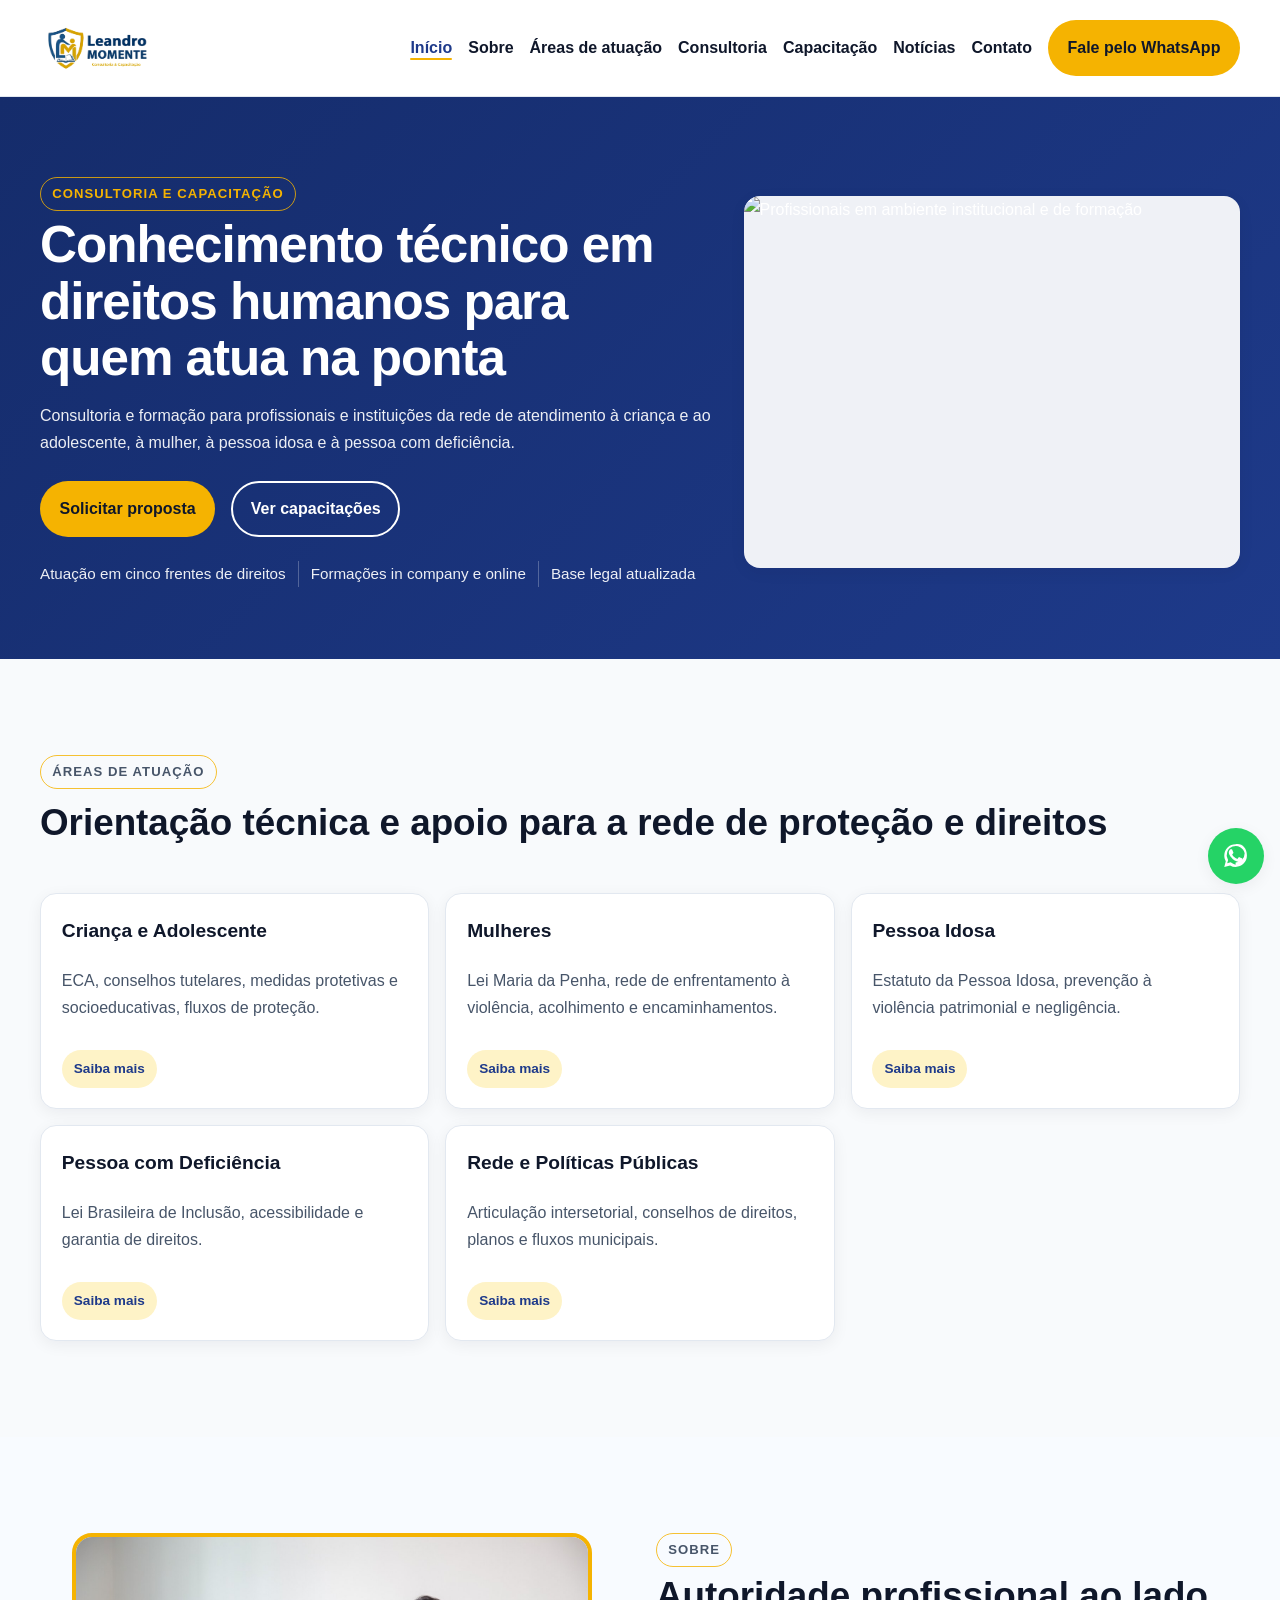
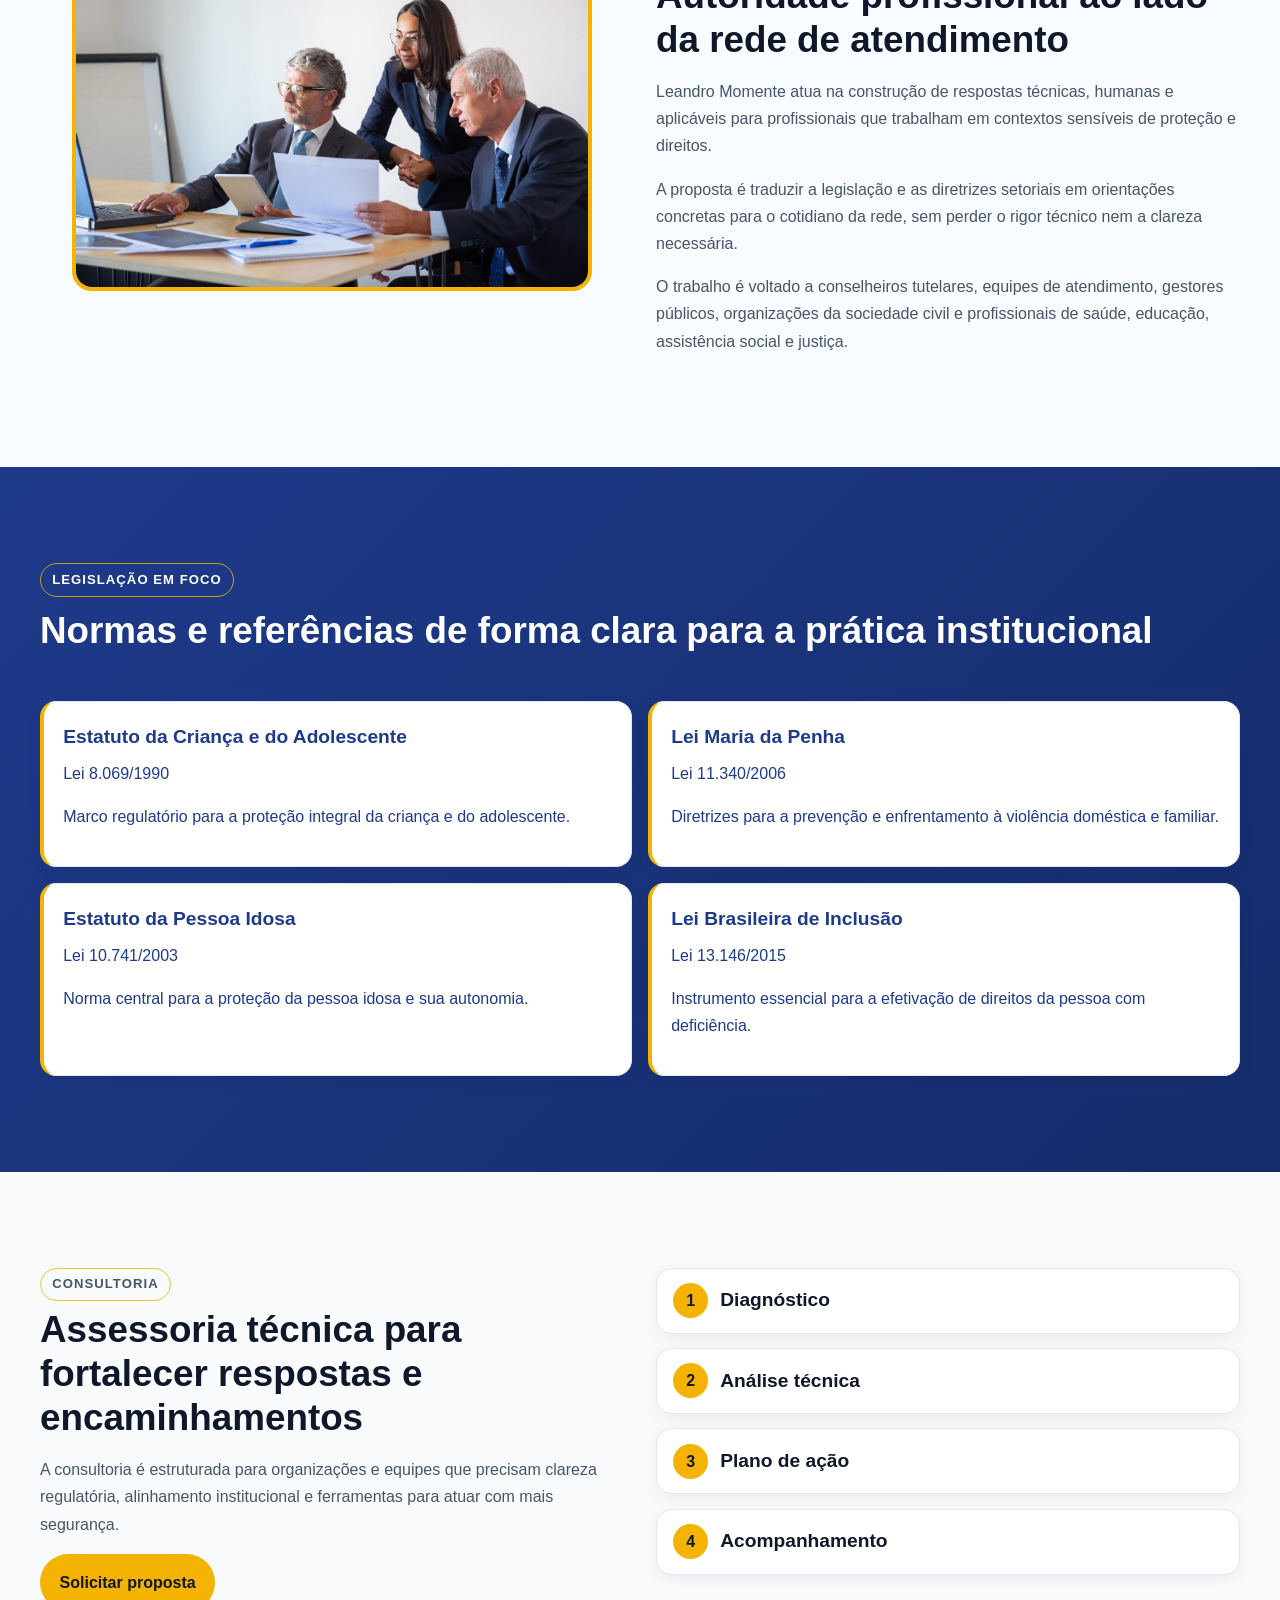
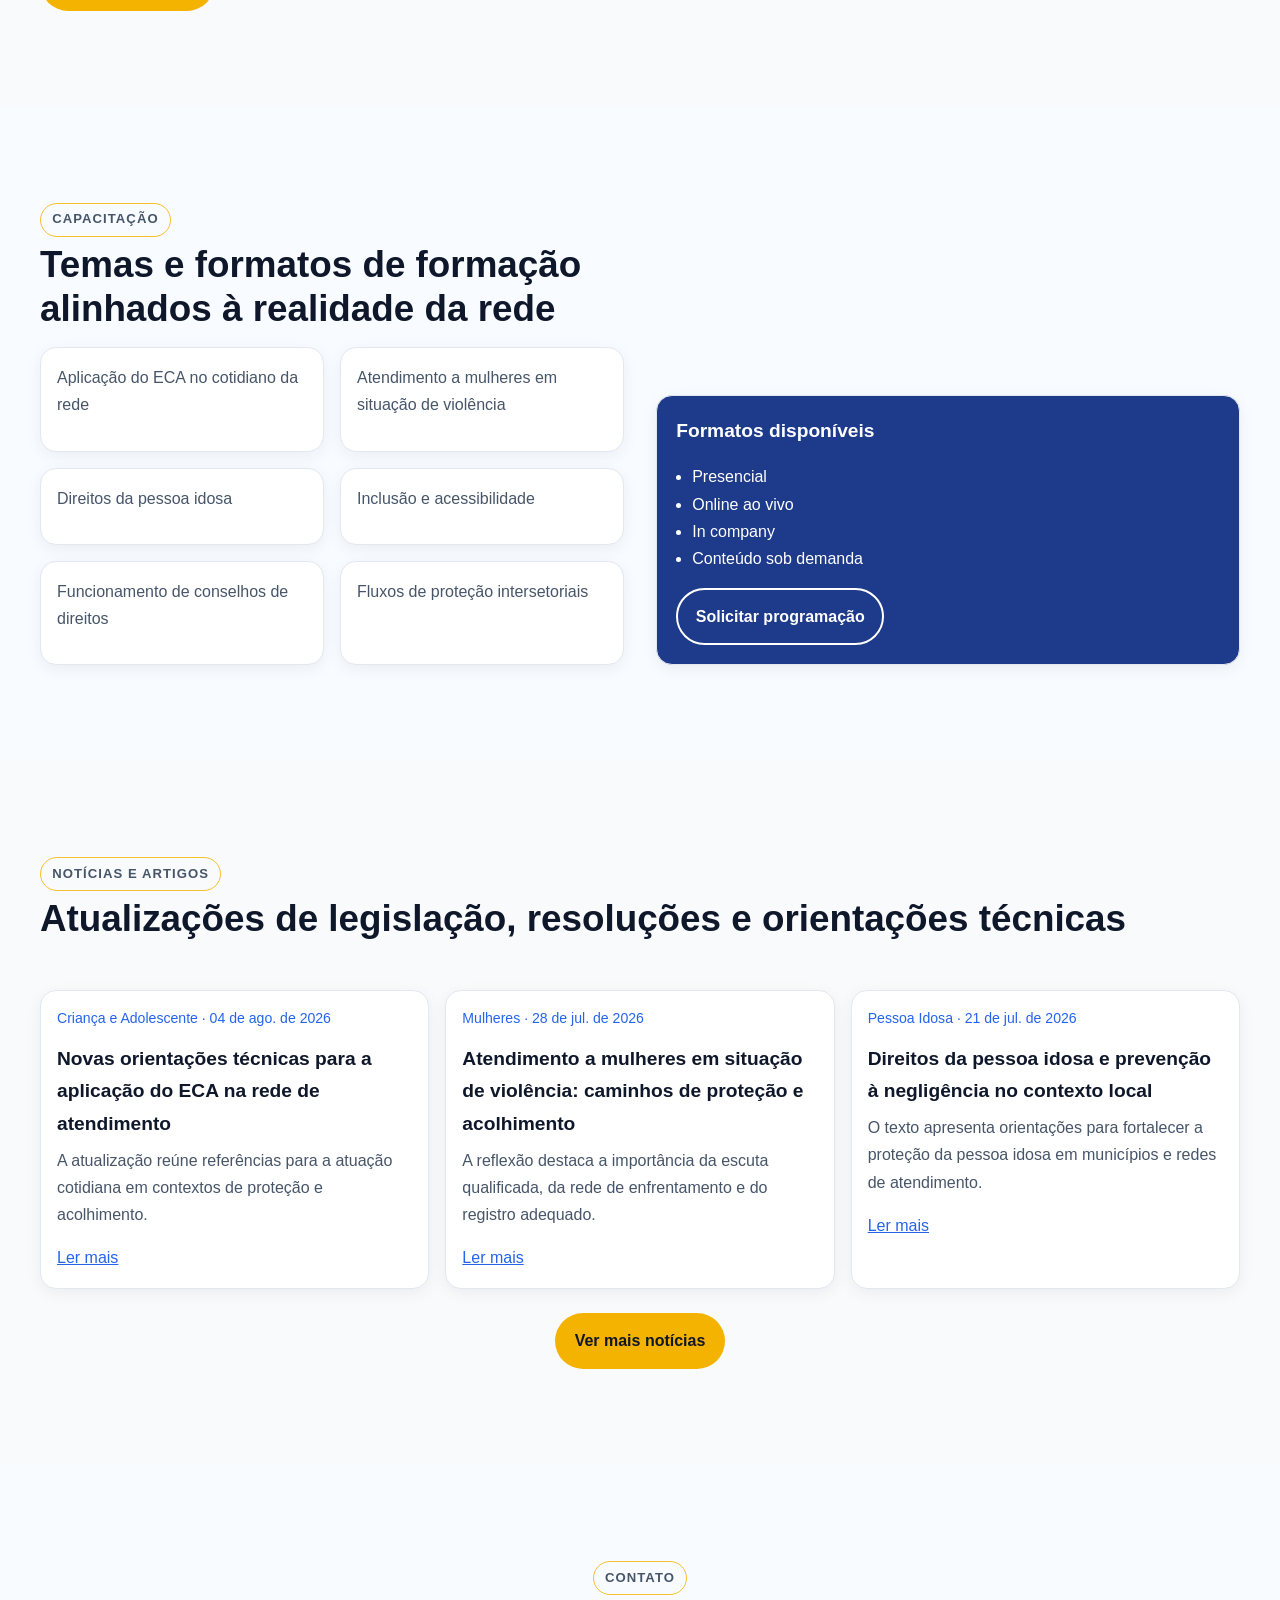
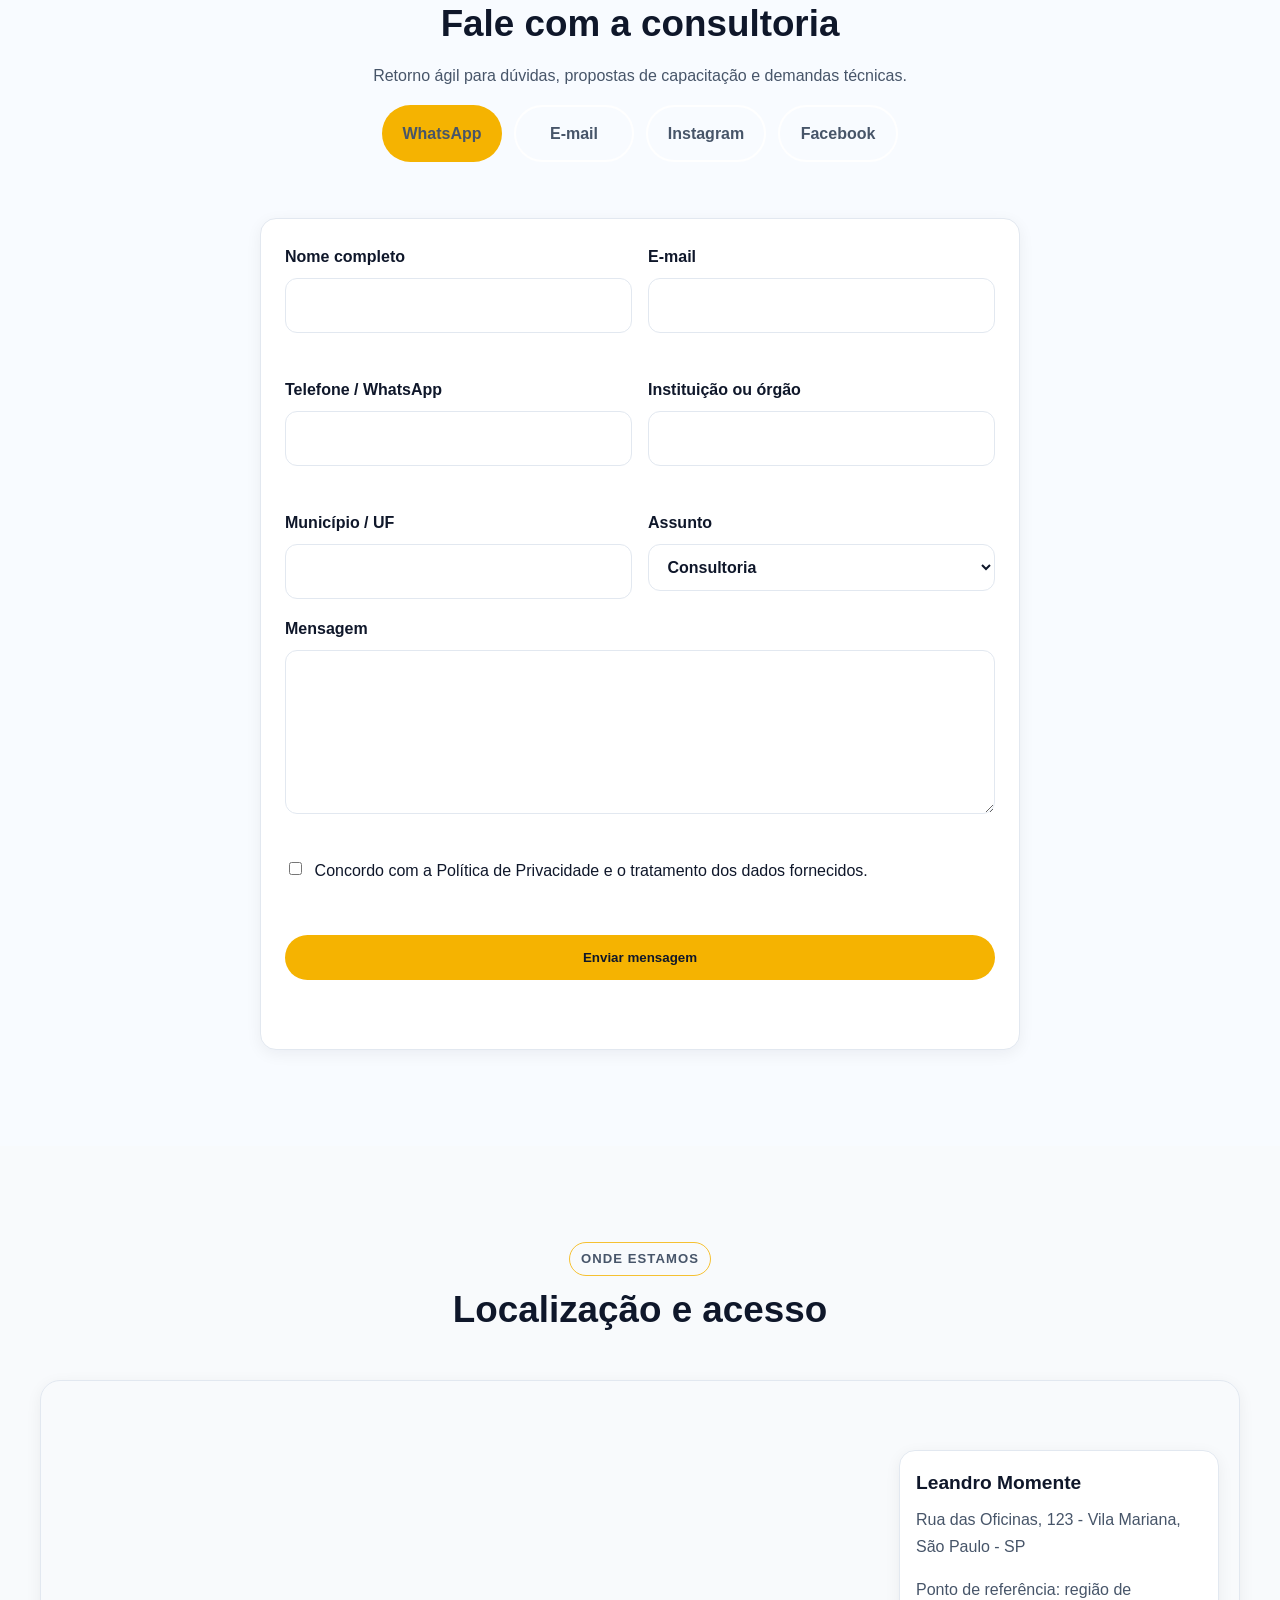
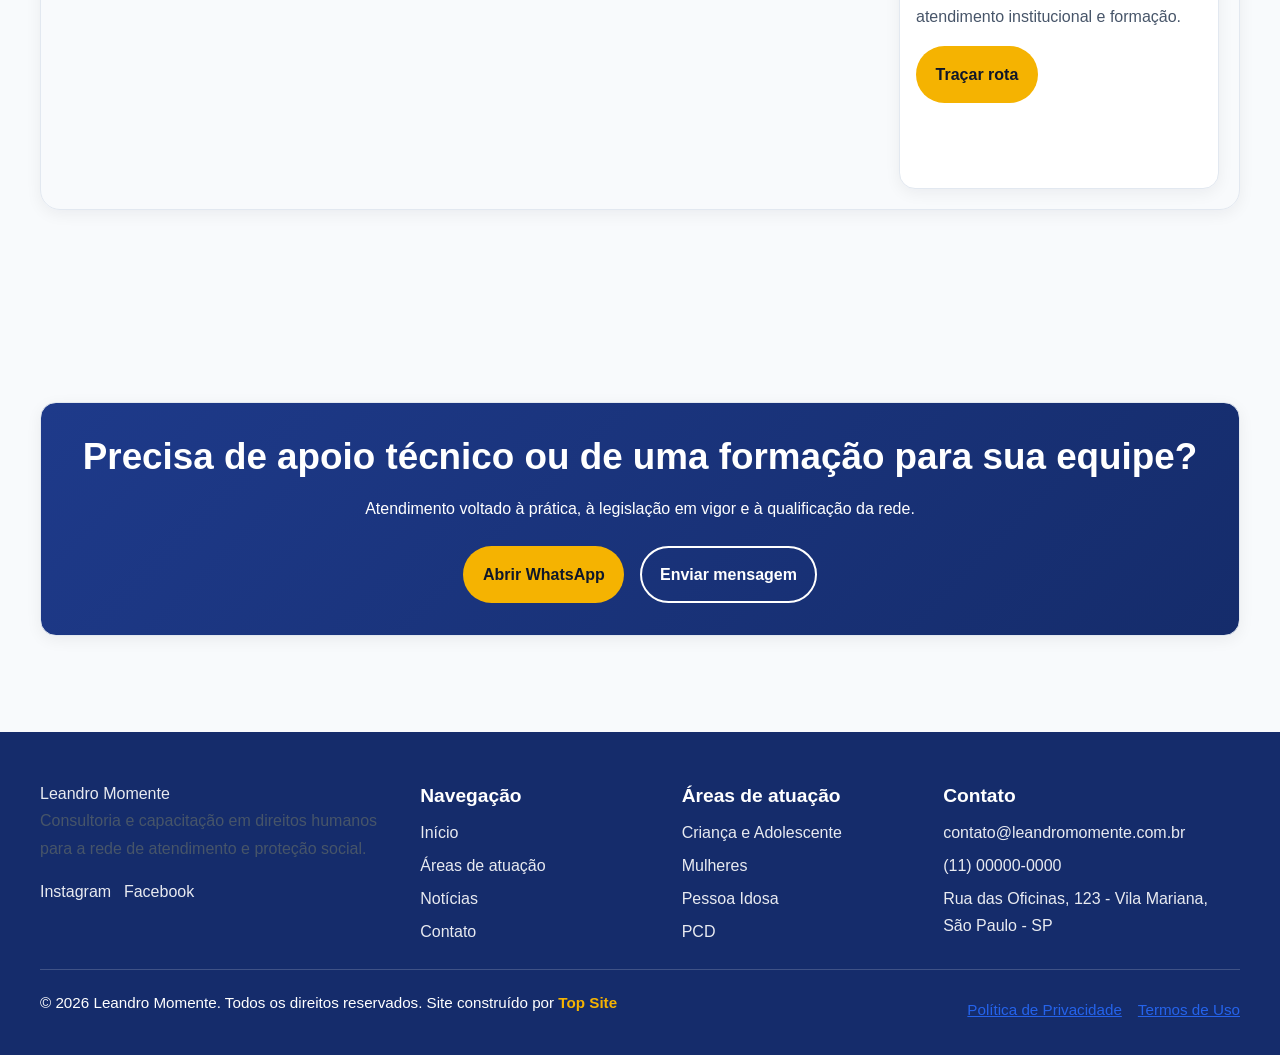
==== commit 3ea481f6: "painel" ====
--- a/index.html
+++ b/index.html
@@ -61,7 +61,8 @@
         </div>
         <div class="hero-visual reveal">
           <div class="hero-card">
-            <img src="assets/images/banner.jpg" alt="Profissionais em ambiente institucional e de formação" fetchpriority="high" decoding="async" />
+            <img src="assets/images/banner.jpg" alt="Profissionais em ambiente institucional e de formação"
+              fetchpriority="high" decoding="async" />
           </div>
         </div>
       </div>
@@ -80,7 +81,8 @@
     <section class="section section-alt" id="sobre">
       <div class="container about-grid">
         <div class="reveal">
-          <img class="about-photo" src="assets/images/sobre.jpg" alt="Leandro Momente em atuação profissional" loading="lazy" />
+          <img class="about-photo" src="assets/images/sobre.jpg" alt="Leandro Momente em atuação profissional"
+            loading="lazy" />
         </div>
         <div class="reveal about-copy">
           <p class="eyebrow">Sobre</p>
@@ -317,7 +319,7 @@
         <h3>Contato</h3>
         <ul>
           <li><a href="#" data-email-link>contato@leandromomente.com.br</a></li>
-          <li><a href="#" data-phone-link>(11) 99999-9999</a></li>
+          <li><a href="#" data-phone-link>(11) 00000-0000</a></li>
           <li><span data-address>Rua das Oficinas, 123</span></li>
         </ul>
       </div>
--- a/styles.css
+++ b/styles.css
@@ -898,23 +898,31 @@
 .news-list {
   display: grid;
   gap: 1rem;
+  margin-top: 2rem;
 }
 
 .news-item {
-  padding: 1rem 1.1rem;
+  padding: 1.25rem 1.25rem 1rem;
   background: var(--surface);
   border: 1px solid var(--border);
   border-radius: 1rem;
   box-shadow: var(--shadow);
+  display: flex;
+  flex-direction: column;
+  gap: 0.4rem;
 }
 
 .news-item:hover {
   border-color: var(--accent);
 }
 
-.news-item a {
-  color: var(--text);
-  text-decoration: none;
+.news-item h3 {
+  margin: 0;
+}
+
+.news-item-btn {
+  align-self: flex-start;
+  margin-top: 0.75rem;
 }
 
 .article-page {
@@ -928,6 +936,14 @@
 .article-content,
 .article-sidebar {
   padding: 1.4rem;
+}
+
+.article-card {
+  background: none;
+  border: none;
+  border-radius: 0;
+  box-shadow: none;
+  padding: 0;
 }
 
 .article-content blockquote {
@@ -1114,16 +1130,11 @@
   .news-actions {
     opacity: 1 !important;
     transform: none !important;
-    background: linear-gradient(135deg, var(--primary) 0%, var(--primary-strong) 100%);
-    border-radius: 1rem;
-    padding: 1.5rem 1.25rem;
     margin-top: 1rem;
   }
 
   .news-actions .button-primary {
     width: 100%;
-    background: var(--accent);
-    color: var(--text);
     font-size: 1rem;
   }
 
@@ -1166,6 +1177,34 @@
     flex-direction: column;
     align-items: flex-start;
   }
+
+  /* ── Centralização de títulos, descrições e eyebrows ── */
+  .section-heading,
+  .section-blue .section-heading {
+    align-items: center;
+    text-align: center;
+  }
+
+  .about-copy,
+  .consultoria-grid > div:first-child,
+  .capacitacao-grid > div:first-child {
+    text-align: center;
+  }
+
+  .topics-card {
+    text-align: center;
+  }
+
+  /* ── Banner (hero e page-hero) ── */
+  .hero-grid > div:first-child,
+  .page-hero {
+    text-align: center;
+  }
+
+  .hero-actions,
+  .credibility-strip {
+    justify-content: center;
+  }
 }
 
 @media (prefers-reduced-motion: reduce) {
